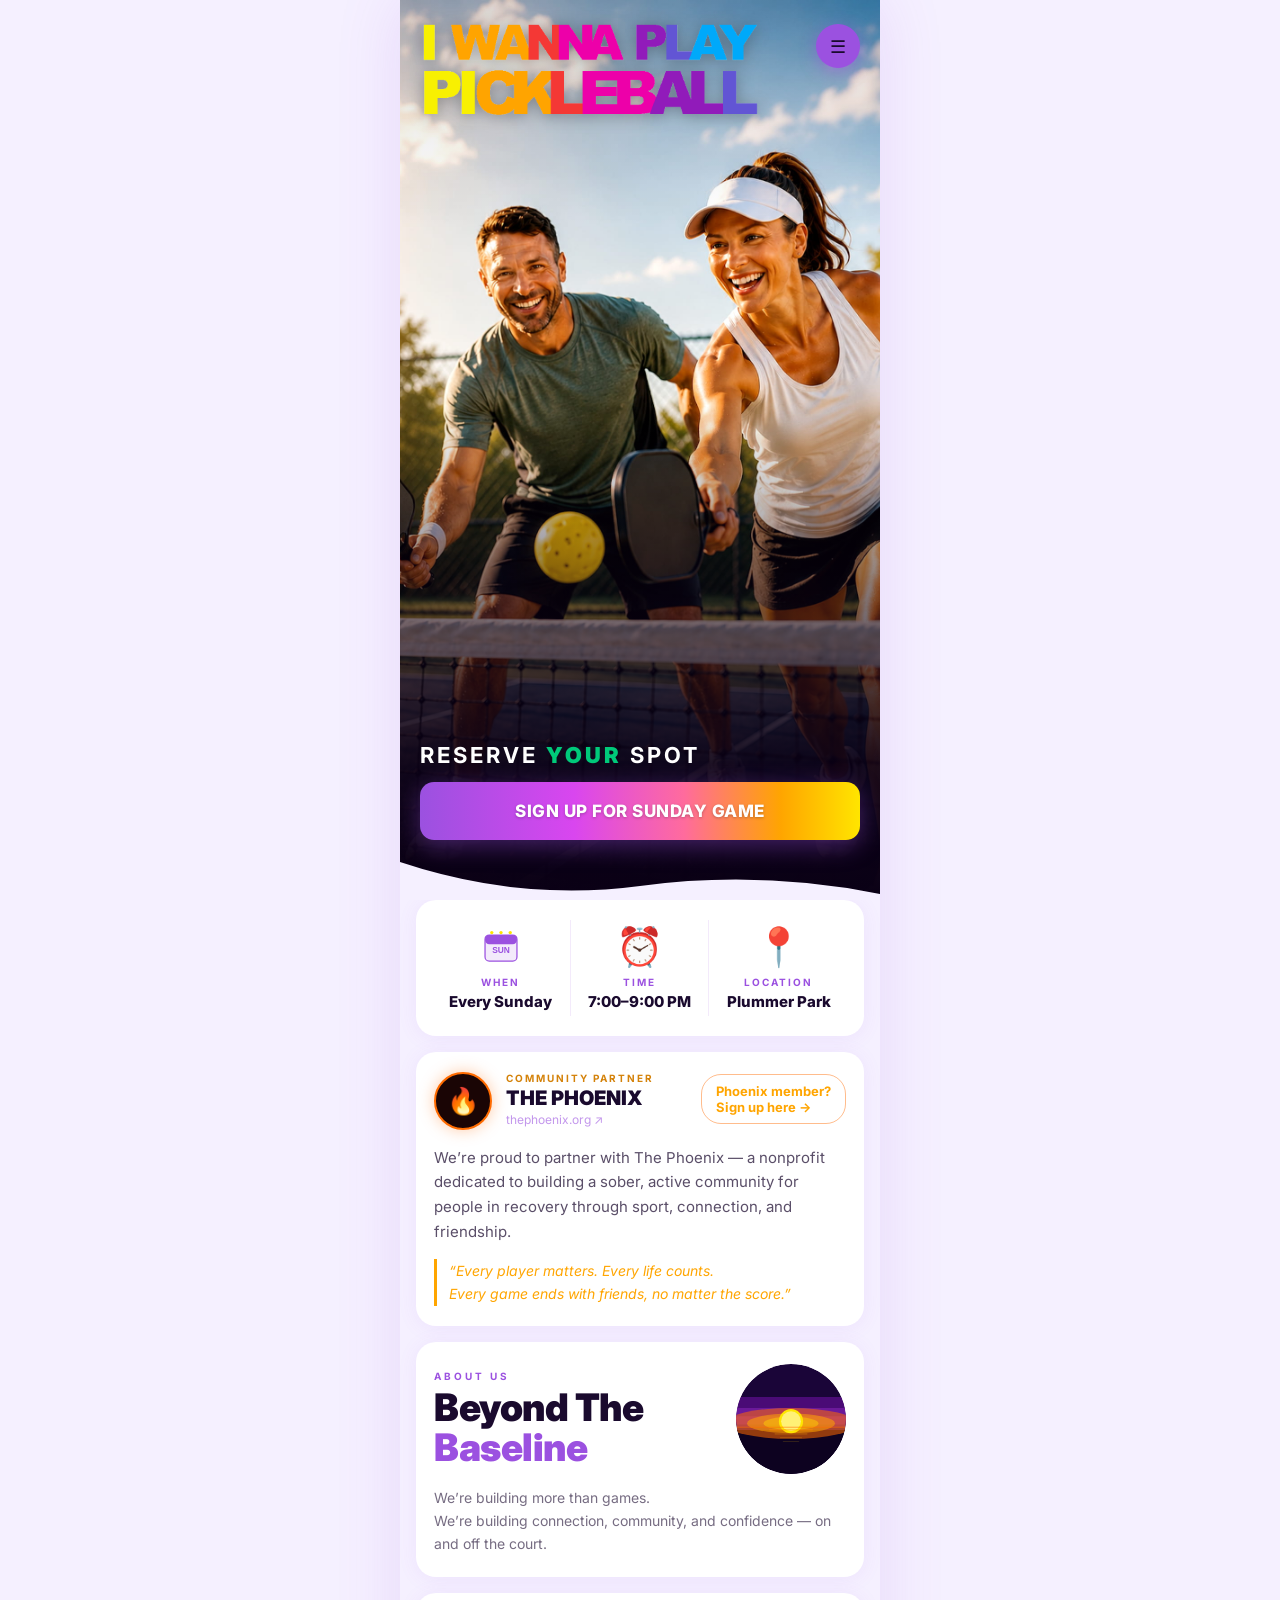
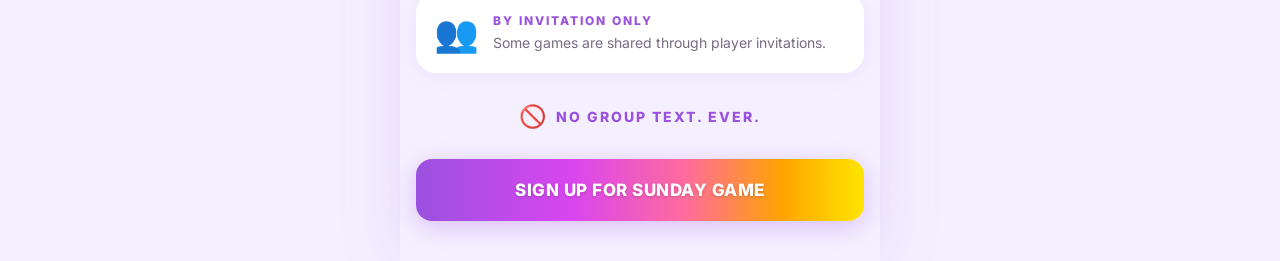
==== homepage.html @ da1a8a4b "Update homepage.html" ====
<!DOCTYPE html>
<html lang="en">
<head>
    <meta charset="UTF-8">
    <meta name="viewport" content="width=device-width, initial-scale=1.0">
    <meta name="robots" content="noindex, nofollow">
    <title>I Wanna Play Pickleball — Sunday Games at Plummer Park</title>
    <meta property="og:title" content="I Wanna Play Pickleball">
    <meta property="og:description" content="Sunday pickleball games at Plummer Park, West Hollywood. By invitation only. Reserve your spot now.">
    <meta property="og:image" content="player-hero.jpg">
    <meta property="og:url" content="https://iwannaplaypickleball.com">
    <meta property="og:type" content="website">
    <meta name="twitter:card" content="summary_large_image">
    <link rel="preconnect" href="https://fonts.googleapis.com">
    <link rel="preconnect" href="https://fonts.gstatic.com" crossorigin>
    <link href="https://fonts.googleapis.com/css2?family=Inter:wght@400;600;700;800;900&display=swap" rel="stylesheet">
    <style>
        *, *::before, *::after { margin: 0; padding: 0; box-sizing: border-box; }
        :root {
            --purple: #9B51E0;
            --yellow: #FFE500;
            --orange: #FFA500;
            --pink: #FF6B9D;
            --magenta: #D946EF;
            --green: #00C97A;
            --navy: #0A0015;
            --light-bg: #F5F0FF;
            --text-dark: #1a0a2e;
        }
        html { scroll-behavior: smooth; }
        body {
            font-family: 'Inter', sans-serif;
            background: var(--light-bg);
            color: var(--text-dark);
            min-height: 100vh;
            -webkit-font-smoothing: antialiased;
            overflow-x: hidden;
            max-width: 480px;
            margin: 0 auto;
        }

        /* ===== HERO ===== */
        .hero {
            position: relative;
            width: 100%;
            min-height: 100svh;
            display: flex;
            flex-direction: column;
            overflow: hidden;
        }
        .hero-image {
            position: absolute; inset: 0;
            width: 100%; height: 100%;
            object-fit: cover; object-position: center top; z-index: 0;
        }
        .hero-overlay {
            position: absolute; inset: 0;
            background: linear-gradient(180deg,
                rgba(10,0,21,0.15) 0%,
                rgba(10,0,21,0.0) 25%,
                rgba(10,0,21,0.0) 45%,
                rgba(10,0,21,0.55) 68%,
                rgba(10,0,21,0.92) 85%,
                rgba(10,0,21,1.0) 100%);
            z-index: 1;
        }
        /* wave transition at bottom of hero */
        .hero-wave {
            position: absolute;
            bottom: -2px; left: 0; right: 0;
            z-index: 3; line-height: 0;
        }
        .hero-wave svg { display: block; width: 100%; }
        .hero-content {
            position: relative; z-index: 2;
            display: flex; flex-direction: column;
            justify-content: space-between;
            min-height: 100svh;
            padding: 20px 20px 60px;
        }
        .hero-top {
            display: flex; justify-content: space-between; align-items: flex-start;
        }
        .hero-logo {
            width: clamp(220px, 72vw, 340px);
            height: auto; display: block;
            mix-blend-mode: screen;
            animation: fadeDown 0.7s ease both;
            filter: drop-shadow(0 2px 8px rgba(0,0,0,0.3));
        }
        @keyframes fadeDown {
            from { opacity:0; transform:translateY(-12px); }
            to   { opacity:1; transform:translateY(0); }
        }
        .menu-btn {
            width: 44px; height: 44px; border-radius: 50%;
            background: var(--purple);
            display: flex; align-items: center; justify-content: center;
            flex-shrink: 0; margin-top: 4px;
            box-shadow: 0 4px 16px rgba(155,81,224,0.5);
            cursor: pointer;
        }
        .menu-btn span { font-size: 18px; }
        .hero-bottom { animation: fadeUp 0.8s 0.3s ease both; }
        @keyframes fadeUp {
            from { opacity:0; transform:translateY(16px); }
            to   { opacity:1; transform:translateY(0); }
        }
        .reserve-heading {
            font-size: clamp(16px, 4.5vw, 22px);
            font-weight: 700; letter-spacing: 3px;
            display: block; margin-bottom: 14px; line-height: 1.2;
            white-space: nowrap; color: #fff;
        }
        .word-reserve { color: #fff; }
        .word-your    { color: var(--green); font-weight: 900; }
        .word-spot    { color: #fff; }
        .cta-btn {
            display: flex; align-items: center; justify-content: center;
            width: 100%; min-height: 58px; padding: 16px 24px;
            background: linear-gradient(90deg, var(--purple) 0%, var(--magenta) 35%, var(--pink) 60%, var(--orange) 82%, var(--yellow) 100%);
            border: none; border-radius: 14px;
            font-family: 'Inter', sans-serif;
            font-size: 17px; font-weight: 800; letter-spacing: 0.5px;
            color: #fff; text-decoration: none;
            text-shadow: 0 1px 3px rgba(0,0,0,0.25);
            box-shadow: 0 6px 24px rgba(155,81,224,0.4);
            -webkit-tap-highlight-color: transparent;
        }

        /* ===== PAGE BODY ===== */
        .page-body { background: var(--light-bg); padding: 0 16px 40px; }

        /* ===== INFO CARD — unified container ===== */
        .info-card-wrap {
            background: #fff;
            border-radius: 20px;
            padding: 20px 16px;
            margin-bottom: 16px;
            box-shadow: 0 2px 20px rgba(155,81,224,0.08);
        }
        .info-cards {
            display: grid; grid-template-columns: repeat(3,1fr);
            gap: 0;
        }
        .info-col {
            text-align: center;
            padding: 4px 8px;
        }
        .info-col:not(:last-child) {
            border-right: 1.5px solid rgba(155,81,224,0.12);
        }
        .info-icon {
            display: flex; align-items: center; justify-content: center;
            margin: 0 auto 8px; height: 44px;
        }
        .info-label {
            font-size: 10px; font-weight: 700; letter-spacing: 2px;
            color: var(--purple); text-transform: uppercase;
            display: block; margin-bottom: 4px;
        }
        .info-value {
            font-size: 15px; font-weight: 800;
            color: var(--text-dark); display: block; line-height: 1.3;
        }

        /* ===== PHOENIX CARD ===== */
        .phoenix-card {
            background: #fff;
            border-radius: 20px;
            padding: 20px 18px;
            margin-bottom: 16px;
            box-shadow: 0 2px 20px rgba(155,81,224,0.08);
        }
        .phoenix-top {
            display: flex; align-items: flex-start;
            gap: 14px; margin-bottom: 16px;
        }
        .phoenix-logo-circle {
            width: 58px; height: 58px; border-radius: 50%;
            background: #1a0505;
            border: 2.5px solid #FF6B00;
            display: flex; align-items: center; justify-content: center;
            flex-shrink: 0; overflow: hidden;
            box-shadow: 0 0 16px rgba(255,107,0,0.35);
            font-size: 26px;
        }
        .phoenix-logo-circle img { width:100%; height:100%; border-radius:50%; object-fit:cover; }
        .phoenix-info { flex: 1; }
        .phoenix-eyebrow {
            font-size: 10px; font-weight: 700; letter-spacing: 2px;
            color: #D4820A; text-transform: uppercase; display: block; margin-bottom: 2px;
        }
        .phoenix-name {
            font-size: 20px; font-weight: 900;
            color: var(--text-dark); display: block; margin-bottom: 2px;
        }
        .phoenix-url {
            font-size: 12px; color: rgba(155,81,224,0.6);
            text-decoration: none; display: block;
        }
        .phoenix-pill {
            display: inline-flex; align-items: center; gap: 6px;
            background: transparent;
            border: 1.5px solid rgba(255,107,0,0.45);
            border-radius: 20px; padding: 8px 14px;
            font-size: 13px; font-weight: 700;
            color: var(--orange); text-decoration: none;
            white-space: nowrap; flex-shrink: 0;
            margin-left: auto; align-self: flex-start;
            margin-top: 2px;
        }
        .phoenix-body-text {
            font-size: 15px; line-height: 1.65;
            color: rgba(26,10,46,0.72); margin-bottom: 14px;
        }
        .phoenix-quote {
            border-left: 3px solid var(--orange);
            padding-left: 12px;
            font-style: italic; font-size: 14px;
            color: var(--orange); line-height: 1.7;
        }

        /* ===== BTB CARD ===== */
        .btb-card {
            background: #fff;
            border-radius: 20px;
            padding: 22px 18px;
            margin-bottom: 16px;
            box-shadow: 0 2px 20px rgba(155,81,224,0.08);
        }
        .btb-inner {
            display: flex; align-items: center;
            justify-content: space-between; gap: 12px;
            margin-bottom: 12px;
        }
        .btb-text { flex: 1; }
        .btb-eyebrow {
            font-size: 10px; font-weight: 700; letter-spacing: 3px;
            color: var(--purple); text-transform: uppercase;
            display: block; margin-bottom: 6px;
        }
        .btb-title {
            font-size: clamp(26px, 7vw, 38px);
            font-weight: 900; letter-spacing: -0.5px;
            color: var(--text-dark); line-height: 1.05;
            display: block;
        }
        .btb-title span { color: var(--purple); }
        .btb-desc {
            font-size: 14px; color: rgba(26,10,46,0.6);
            line-height: 1.65;
        }
        .btb-link {
            text-decoration: none; display: block;
            -webkit-tap-highlight-color: transparent;
        }
        .btb-link:hover { opacity: 0.82; }

        /* sunset SVG circle */
        .sunset-circle {
            width: clamp(80px, 22vw, 110px);
            height: clamp(80px, 22vw, 110px);
            flex-shrink: 0; border-radius: 50%; overflow: hidden;
        }

        /* ===== INVITE CARD ===== */
        .invite-card {
            background: #fff;
            border-radius: 20px;
            padding: 18px 18px;
            margin-bottom: 16px;
            display: flex; align-items: center; gap: 14px;
            box-shadow: 0 2px 20px rgba(155,81,224,0.08);
        }
        .invite-icon { font-size: 36px; flex-shrink: 0; }
        .invite-title {
            font-size: 12px; font-weight: 800; letter-spacing: 2px;
            color: var(--purple); text-transform: uppercase;
            display: block; margin-bottom: 4px;
        }
        .invite-body {
            font-size: 14px; color: rgba(26,10,46,0.6); line-height: 1.55;
        }

        /* ===== NO GROUP ROW ===== */
        .no-group-row {
            display: flex; align-items: center; justify-content: center;
            gap: 10px; padding: 14px 16px;
            margin-bottom: 16px;
        }
        .no-group-icon { color: var(--purple); font-size: 22px; }
        .no-group-text {
            font-size: 14px; font-weight: 800; letter-spacing: 2px;
            color: var(--purple);
        }

        /* ===== FOOTER CTA ===== */
        .footer-cta {
            display: flex; align-items: center; justify-content: center;
            width: 100%; min-height: 62px; padding: 16px 24px;
            background: linear-gradient(90deg, var(--purple) 0%, var(--magenta) 35%, var(--pink) 60%, var(--orange) 82%, var(--yellow) 100%);
            border-radius: 16px; font-family: 'Inter', sans-serif;
            font-size: 17px; font-weight: 800; letter-spacing: 0.5px;
            color: #fff; text-decoration: none;
            text-shadow: 0 1px 3px rgba(0,0,0,0.2);
            box-shadow: 0 6px 24px rgba(155,81,224,0.3);
            -webkit-tap-highlight-color: transparent;
        }

        /* Desktop — keep mobile feel centered */
        @media (min-width: 480px) {
            body { box-shadow: 0 0 60px rgba(155,81,224,0.15); }
        }
    </style>
</head>
<body>

    <!-- HERO -->
    <section class="hero">
        <img src="player-hero.jpg" alt="Pickleball players" class="hero-image">
        <div class="hero-overlay"></div>

        <div class="hero-content">
            <div class="hero-top">
                <img src="logo.png" alt="I Wanna Play Pickleball" class="hero-logo">
                <div class="menu-btn"><span>&#9776;</span></div>
            </div>
            <div class="hero-bottom">
                <span class="reserve-heading">
                    <span class="word-reserve">RESERVE </span><span class="word-your">YOUR</span><span class="word-spot"> SPOT</span>
                </span>
                <a href="https://hiramlosangeles-crypto.github.io/pickleball-form/" class="cta-btn">
                    SIGN UP FOR SUNDAY GAME
                </a>
            </div>
        </div>

        <!-- wave -->
        <div class="hero-wave">
            <svg viewBox="0 0 480 40" xmlns="http://www.w3.org/2000/svg" preserveAspectRatio="none">
                <path d="M0,0 Q120,40 240,24 Q360,8 480,32 L480,40 L0,40 Z" fill="#F5F0FF"/>
            </svg>
        </div>
    </section>

    <!-- PAGE BODY -->
    <div class="page-body">

        <!-- INFO CARDS -->
        <div class="info-card-wrap">
            <div class="info-cards">
                <div class="info-col">
                    <div class="info-icon">
                        <svg width="42" height="42" viewBox="0 0 100 100" xmlns="http://www.w3.org/2000/svg">
                            <rect x="12" y="24" width="76" height="62" rx="10" fill="#9B51E0" opacity="0.12"/>
                            <rect x="12" y="24" width="76" height="62" rx="10" fill="none" stroke="#9B51E0" stroke-width="3"/>
                            <rect x="12" y="24" width="76" height="22" rx="10" fill="#9B51E0"/>
                            <circle cx="28" cy="18" r="4" fill="#FFE500"/>
                            <circle cx="50" cy="18" r="4" fill="#FFE500"/>
                            <circle cx="72" cy="18" r="4" fill="#FFE500"/>
                            <text x="50" y="66" text-anchor="middle" font-size="20" font-weight="900" fill="#9B51E0" font-family="Arial,sans-serif">SUN</text>
                        </svg>
                    </div>
                    <span class="info-label">When</span>
                    <span class="info-value">Every Sunday</span>
                </div>
                <div class="info-col">
                    <div class="info-icon" style="font-size:38px;">&#9200;</div>
                    <span class="info-label">Time</span>
                    <span class="info-value">7:00&ndash;9:00 PM</span>
                </div>
                <div class="info-col">
                    <div class="info-icon" style="font-size:38px;">&#128205;</div>
                    <span class="info-label">Location</span>
                    <span class="info-value">Plummer Park</span>
                </div>
            </div>
        </div>

        <!-- PHOENIX -->
        <div class="phoenix-card">
            <div class="phoenix-top">
                <div class="phoenix-logo-circle">
                    <img src="phoenix-logo.png" alt="The Phoenix"
                         onerror="this.style.display='none'; this.parentElement.innerHTML='&#x1F525;';">
                </div>
                <div class="phoenix-info">
                    <span class="phoenix-eyebrow">Community Partner</span>
                    <span class="phoenix-name">THE PHOENIX</span>
                    <a href="https://thephoenix.org" target="_blank" rel="noopener noreferrer" class="phoenix-url">thephoenix.org &nearr;</a>
                </div>
                <a href="https://hiramlosangeles-crypto.github.io/pickleball-form/" class="phoenix-pill">
                    Phoenix member?<br>Sign up here &rarr;
                </a>
            </div>
            <p class="phoenix-body-text">
                We&rsquo;re proud to partner with The Phoenix &mdash; a nonprofit dedicated to building a sober, active community for people in recovery through sport, connection, and friendship.
            </p>
            <div class="phoenix-quote">
                &ldquo;Every player matters. Every life counts.<br>
                Every game ends with friends, no matter the score.&rdquo;
            </div>
        </div>

        <!-- BEYOND THE BASELINE -->
        <a href="https://hiramlosangeles-crypto.github.io/Beyond-the-Baseline/"
           target="_blank" rel="noopener noreferrer" class="btb-link">
            <div class="btb-card">
                <div class="btb-inner">
                    <div class="btb-text">
                        <span class="btb-eyebrow">About Us</span>
                        <span class="btb-title">Beyond The <span>Baseline</span></span>
                    </div>
                    <!-- Sunset circle SVG -->
                    <div class="sunset-circle">
                        <svg viewBox="0 0 200 200" xmlns="http://www.w3.org/2000/svg">
                            <defs>
                                <clipPath id="circle-clip">
                                    <circle cx="100" cy="100" r="100"/>
                                </clipPath>
                            </defs>
                            <g clip-path="url(#circle-clip)">
                                <rect x="0" y="0" width="200" height="200" fill="#1a0538"/>
                                <rect x="0" y="100" width="200" height="100" fill="#0d0220"/>
                                <!-- sky gradient layers -->
                                <rect x="0" y="60" width="200" height="50" fill="#6B0FA0" opacity="0.6"/>
                                <rect x="0" y="80" width="200" height="40" fill="#9B2FD0" opacity="0.4"/>
                                <rect x="0" y="95" width="200" height="20" fill="#C040E0" opacity="0.3"/>
                                <!-- orange horizon glow -->
                                <ellipse cx="100" cy="108" rx="120" ry="28" fill="#FF6B00" opacity="0.55"/>
                                <ellipse cx="100" cy="108" rx="80" ry="18" fill="#FFA500" opacity="0.55"/>
                                <ellipse cx="100" cy="108" rx="50" ry="12" fill="#FFD700" opacity="0.45"/>
                                <!-- sun -->
                                <circle cx="100" cy="104" r="22" fill="#FFE500"/>
                                <circle cx="100" cy="104" r="18" fill="#FFF176"/>
                                <!-- water reflection lines -->
                                <rect x="60" y="118" width="80" height="3" rx="2" fill="#FF8C00" opacity="0.4"/>
                                <rect x="70" y="126" width="60" height="2" rx="1" fill="#FFA500" opacity="0.3"/>
                                <rect x="80" y="133" width="40" height="2" rx="1" fill="#FFB300" opacity="0.25"/>
                                <rect x="85" y="140" width="30" height="1.5" rx="1" fill="#FFC107" opacity="0.2"/>
                                <!-- horizon line -->
                                <rect x="0" y="114" width="200" height="2" fill="#FF6B00" opacity="0.5"/>
                            </g>
                        </svg>
                    </div>
                </div>
                <p class="btb-desc">
                    We&rsquo;re building more than games.<br>
                    We&rsquo;re building connection, community, and confidence &mdash; on and off the court.
                </p>
            </div>
        </a>

        <!-- BY INVITATION ONLY -->
        <div class="invite-card">
            <div class="invite-icon">&#128101;</div>
            <div>
                <span class="invite-title">By Invitation Only</span>
                <p class="invite-body">Some games are shared through player invitations.</p>
            </div>
        </div>

        <!-- NO GROUP TEXT -->
        <div class="no-group-row">
            <span class="no-group-icon">&#128683;</span>
            <span class="no-group-text">NO GROUP TEXT. EVER.</span>
        </div>

        <!-- FOOTER CTA -->
        <a href="https://hiramlosangeles-crypto.github.io/pickleball-form/" class="footer-cta">
            SIGN UP FOR SUNDAY GAME
        </a>

    </div>

</body>
</html>
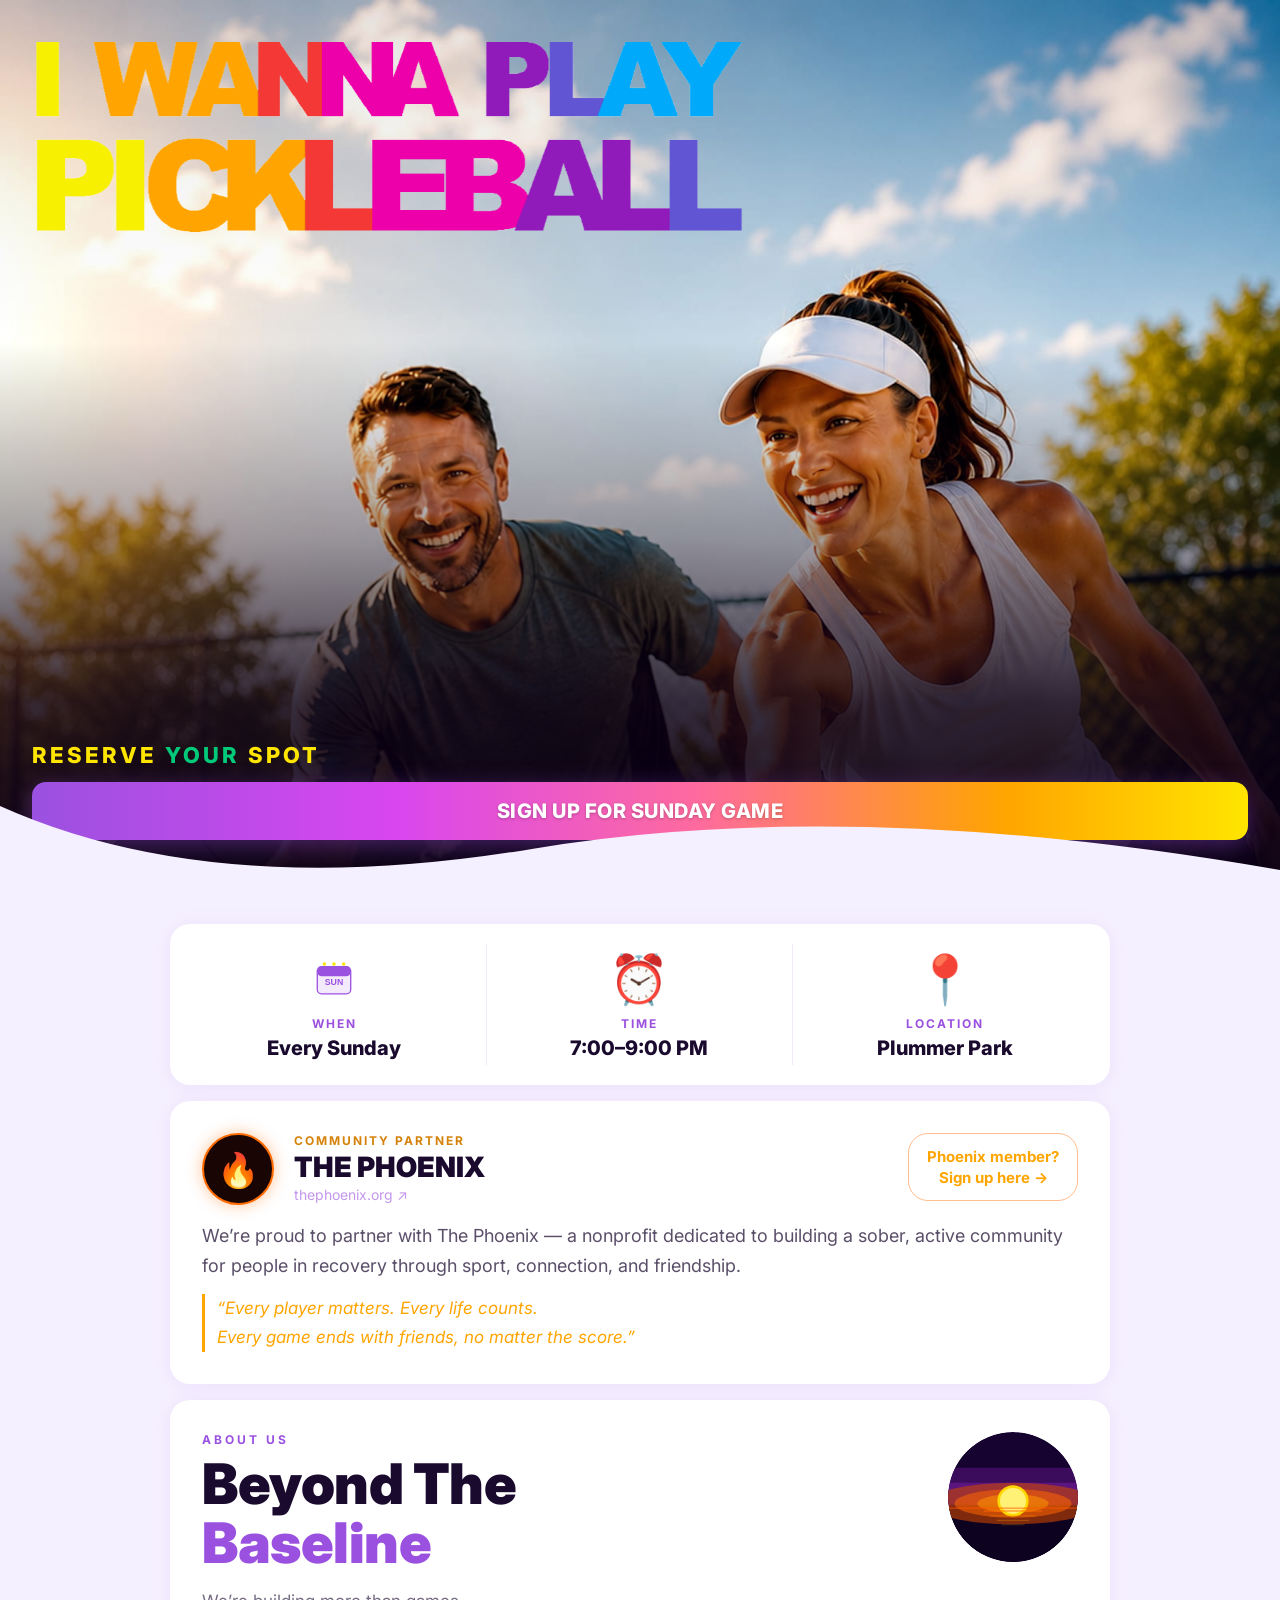
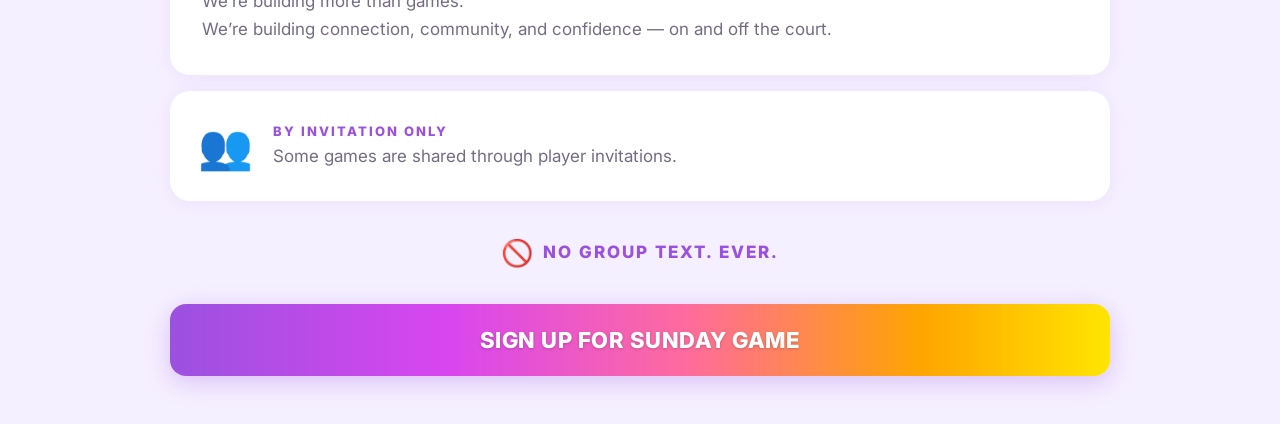
==== commit adb5895a: "Update homepage.html" ====
--- a/homepage.html
+++ b/homepage.html
@@ -17,15 +17,15 @@
     <style>
         *, *::before, *::after { margin: 0; padding: 0; box-sizing: border-box; }
         :root {
-            --purple: #9B51E0;
-            --yellow: #FFE500;
-            --orange: #FFA500;
-            --pink: #FF6B9D;
+            --purple:  #9B51E0;
+            --yellow:  #FFE500;
+            --orange:  #FFA500;
+            --pink:    #FF6B9D;
             --magenta: #D946EF;
-            --green: #00C97A;
-            --navy: #0A0015;
-            --light-bg: #F5F0FF;
-            --text-dark: #1a0a2e;
+            --green:   #00C97A;
+            --navy:    #0A0015;
+            --light-bg:#F5F0FF;
+            --text-dark:#1a0a2e;
         }
         html { scroll-behavior: smooth; }
         body {
@@ -35,11 +35,11 @@
             min-height: 100vh;
             -webkit-font-smoothing: antialiased;
             overflow-x: hidden;
-            max-width: 480px;
-            margin: 0 auto;
-        }
-
-        /* ===== HERO ===== */
+        }
+
+        /* =============================================
+           HERO — Image 1 style: big logo, full bleed
+        ============================================= */
         .hero {
             position: relative;
             width: 100%;
@@ -51,281 +51,297 @@
         .hero-image {
             position: absolute; inset: 0;
             width: 100%; height: 100%;
-            object-fit: cover; object-position: center top; z-index: 0;
+            object-fit: cover;
+            object-position: center top;
+            z-index: 0;
         }
         .hero-overlay {
             position: absolute; inset: 0;
             background: linear-gradient(180deg,
-                rgba(10,0,21,0.15) 0%,
-                rgba(10,0,21,0.0) 25%,
-                rgba(10,0,21,0.0) 45%,
-                rgba(10,0,21,0.55) 68%,
-                rgba(10,0,21,0.92) 85%,
-                rgba(10,0,21,1.0) 100%);
+                rgba(10,0,21,0.10) 0%,
+                rgba(10,0,21,0.04) 20%,
+                rgba(10,0,21,0.00) 38%,
+                rgba(10,0,21,0.38) 60%,
+                rgba(10,0,21,0.82) 78%,
+                rgba(10,0,21,0.97) 100%);
             z-index: 1;
         }
-        /* wave transition at bottom of hero */
-        .hero-wave {
-            position: absolute;
-            bottom: -2px; left: 0; right: 0;
-            z-index: 3; line-height: 0;
-        }
-        .hero-wave svg { display: block; width: 100%; }
         .hero-content {
             position: relative; z-index: 2;
             display: flex; flex-direction: column;
             justify-content: space-between;
             min-height: 100svh;
-            padding: 20px 20px 60px;
-        }
-        .hero-top {
-            display: flex; justify-content: space-between; align-items: flex-start;
-        }
+            padding: clamp(16px,4vw,32px) clamp(16px,4vw,32px) clamp(40px,6vw,60px);
+        }
+        /* BIG logo — bleeds edge to edge */
         .hero-logo {
-            width: clamp(220px, 72vw, 340px);
-            height: auto; display: block;
+            width: clamp(320px, 96vw, 720px);
+            max-width: none;
+            height: auto;
+            display: block;
             mix-blend-mode: screen;
             animation: fadeDown 0.7s ease both;
-            filter: drop-shadow(0 2px 8px rgba(0,0,0,0.3));
+            margin-left: -4px; /* optical bleed */
         }
         @keyframes fadeDown {
-            from { opacity:0; transform:translateY(-12px); }
+            from { opacity:0; transform:translateY(-14px); }
             to   { opacity:1; transform:translateY(0); }
         }
-        .menu-btn {
-            width: 44px; height: 44px; border-radius: 50%;
-            background: var(--purple);
-            display: flex; align-items: center; justify-content: center;
-            flex-shrink: 0; margin-top: 4px;
-            box-shadow: 0 4px 16px rgba(155,81,224,0.5);
-            cursor: pointer;
-        }
-        .menu-btn span { font-size: 18px; }
-        .hero-bottom { animation: fadeUp 0.8s 0.3s ease both; }
+        .hero-bottom {
+            animation: fadeUp 0.8s 0.3s ease both;
+        }
         @keyframes fadeUp {
             from { opacity:0; transform:translateY(16px); }
             to   { opacity:1; transform:translateY(0); }
         }
+        /* RESERVE YOUR SPOT */
         .reserve-heading {
-            font-size: clamp(16px, 4.5vw, 22px);
-            font-weight: 700; letter-spacing: 3px;
-            display: block; margin-bottom: 14px; line-height: 1.2;
-            white-space: nowrap; color: #fff;
-        }
-        .word-reserve { color: #fff; }
-        .word-your    { color: var(--green); font-weight: 900; }
-        .word-spot    { color: #fff; }
+            font-size: clamp(16px, 4.2vw, 22px);
+            font-weight: 800;
+            letter-spacing: 3px;
+            display: block;
+            margin-bottom: 14px;
+            line-height: 1.2;
+            white-space: nowrap;
+        }
+        .word-reserve { color: var(--yellow); }
+        .word-your    { color: var(--green); }
+        .word-spot    { color: var(--yellow); }
+        /* CTA */
         .cta-btn {
             display: flex; align-items: center; justify-content: center;
             width: 100%; min-height: 58px; padding: 16px 24px;
-            background: linear-gradient(90deg, var(--purple) 0%, var(--magenta) 35%, var(--pink) 60%, var(--orange) 82%, var(--yellow) 100%);
+            background: linear-gradient(90deg,
+                var(--purple) 0%, var(--magenta) 30%,
+                var(--pink) 55%, var(--orange) 80%, var(--yellow) 100%);
             border: none; border-radius: 14px;
             font-family: 'Inter', sans-serif;
-            font-size: 17px; font-weight: 800; letter-spacing: 0.5px;
+            font-size: clamp(15px, 3.8vw, 20px);
+            font-weight: 800; letter-spacing: 0.5px;
             color: #fff; text-decoration: none;
             text-shadow: 0 1px 3px rgba(0,0,0,0.25);
             box-shadow: 0 6px 24px rgba(155,81,224,0.4);
             -webkit-tap-highlight-color: transparent;
-        }
-
-        /* ===== PAGE BODY ===== */
-        .page-body { background: var(--light-bg); padding: 0 16px 40px; }
-
-        /* ===== INFO CARD — unified container ===== */
-        .info-card-wrap {
+            transition: transform 0.15s ease;
+        }
+        .cta-btn:active { transform: scale(0.98); }
+
+        /* wave into light section */
+        .hero-wave {
+            position: absolute;
+            bottom: -2px; left: 0; right: 0;
+            z-index: 3; line-height: 0;
+        }
+        .hero-wave svg { display: block; width: 100%; }
+
+        /* =============================================
+           PAGE BODY — light, cards, Image 2 style
+        ============================================= */
+        .page-body {
+            background: var(--light-bg);
+            padding: 24px 16px 48px;
+        }
+
+        /* content max-width — grows on desktop */
+        .card-wrap {
+            width: 100%;
+            max-width: 600px;
+            margin: 0 auto;
+        }
+        @media (min-width: 680px)  { .card-wrap { max-width: 680px; } }
+        @media (min-width: 900px)  { .card-wrap { max-width: 820px; } }
+        @media (min-width: 1100px) { .card-wrap { max-width: 940px; } }
+
+        /* shared card base */
+        .card {
             background: #fff;
             border-radius: 20px;
-            padding: 20px 16px;
+            box-shadow: 0 2px 20px rgba(155,81,224,0.09);
             margin-bottom: 16px;
-            box-shadow: 0 2px 20px rgba(155,81,224,0.08);
-        }
-        .info-cards {
-            display: grid; grid-template-columns: repeat(3,1fr);
-            gap: 0;
+            overflow: hidden;
+        }
+
+        /* ---- INFO CARDS ---- */
+        .info-inner {
+            display: grid;
+            grid-template-columns: repeat(3,1fr);
+            padding: 20px 12px;
         }
         .info-col {
             text-align: center;
-            padding: 4px 8px;
+            padding: 4px clamp(8px, 2vw, 20px);
         }
         .info-col:not(:last-child) {
-            border-right: 1.5px solid rgba(155,81,224,0.12);
+            border-right: 1.5px solid rgba(155,81,224,0.13);
         }
         .info-icon {
             display: flex; align-items: center; justify-content: center;
-            margin: 0 auto 8px; height: 44px;
+            height: clamp(40px,6vw,60px);
+            margin: 0 auto 8px;
         }
         .info-label {
-            font-size: 10px; font-weight: 700; letter-spacing: 2px;
-            color: var(--purple); text-transform: uppercase;
-            display: block; margin-bottom: 4px;
+            font-size: clamp(9px,1.2vw,12px); font-weight: 700;
+            letter-spacing: 2px; color: var(--purple);
+            text-transform: uppercase; display: block; margin-bottom: 4px;
         }
         .info-value {
-            font-size: 15px; font-weight: 800;
+            font-size: clamp(14px,2vw,20px); font-weight: 800;
             color: var(--text-dark); display: block; line-height: 1.3;
         }
 
-        /* ===== PHOENIX CARD ===== */
-        .phoenix-card {
-            background: #fff;
-            border-radius: 20px;
-            padding: 20px 18px;
-            margin-bottom: 16px;
-            box-shadow: 0 2px 20px rgba(155,81,224,0.08);
-        }
+        /* ---- PHOENIX CARD ---- */
+        .phoenix-inner { padding: clamp(18px,2.5vw,32px); }
         .phoenix-top {
             display: flex; align-items: flex-start;
-            gap: 14px; margin-bottom: 16px;
+            gap: clamp(12px,2vw,20px); margin-bottom: 16px;
         }
         .phoenix-logo-circle {
-            width: 58px; height: 58px; border-radius: 50%;
+            width: clamp(52px,7vw,72px);
+            height: clamp(52px,7vw,72px);
+            border-radius: 50%;
             background: #1a0505;
             border: 2.5px solid #FF6B00;
             display: flex; align-items: center; justify-content: center;
             flex-shrink: 0; overflow: hidden;
-            box-shadow: 0 0 16px rgba(255,107,0,0.35);
-            font-size: 26px;
-        }
-        .phoenix-logo-circle img { width:100%; height:100%; border-radius:50%; object-fit:cover; }
+            box-shadow: 0 0 16px rgba(255,107,0,0.4);
+            font-size: clamp(22px,3.5vw,34px);
+        }
+        .phoenix-logo-circle img {
+            width:100%; height:100%; border-radius:50%; object-fit:cover;
+        }
         .phoenix-info { flex: 1; }
         .phoenix-eyebrow {
-            font-size: 10px; font-weight: 700; letter-spacing: 2px;
-            color: #D4820A; text-transform: uppercase; display: block; margin-bottom: 2px;
+            font-size: clamp(9px,1.1vw,12px); font-weight: 700;
+            letter-spacing: 2px; color: #D4820A;
+            text-transform: uppercase; display: block; margin-bottom: 2px;
         }
         .phoenix-name {
-            font-size: 20px; font-weight: 900;
+            font-size: clamp(18px,2.8vw,28px); font-weight: 900;
             color: var(--text-dark); display: block; margin-bottom: 2px;
         }
         .phoenix-url {
-            font-size: 12px; color: rgba(155,81,224,0.6);
+            font-size: clamp(11px,1.2vw,14px);
+            color: rgba(155,81,224,0.6);
             text-decoration: none; display: block;
         }
         .phoenix-pill {
-            display: inline-flex; align-items: center; gap: 6px;
+            display: inline-flex; align-items: center; justify-content: center;
+            text-align: center;
             background: transparent;
             border: 1.5px solid rgba(255,107,0,0.45);
-            border-radius: 20px; padding: 8px 14px;
-            font-size: 13px; font-weight: 700;
+            border-radius: 20px;
+            padding: clamp(8px,1.2vw,12px) clamp(12px,1.8vw,18px);
+            font-size: clamp(12px,1.4vw,15px); font-weight: 700;
             color: var(--orange); text-decoration: none;
-            white-space: nowrap; flex-shrink: 0;
-            margin-left: auto; align-self: flex-start;
-            margin-top: 2px;
+            flex-shrink: 0; align-self: flex-start;
+            line-height: 1.4;
         }
         .phoenix-body-text {
-            font-size: 15px; line-height: 1.65;
+            font-size: clamp(14px,1.7vw,18px); line-height: 1.65;
             color: rgba(26,10,46,0.72); margin-bottom: 14px;
         }
         .phoenix-quote {
             border-left: 3px solid var(--orange);
             padding-left: 12px;
-            font-style: italic; font-size: 14px;
+            font-style: italic;
+            font-size: clamp(13px,1.5vw,17px);
             color: var(--orange); line-height: 1.7;
         }
 
-        /* ===== BTB CARD ===== */
-        .btb-card {
-            background: #fff;
-            border-radius: 20px;
-            padding: 22px 18px;
-            margin-bottom: 16px;
-            box-shadow: 0 2px 20px rgba(155,81,224,0.08);
-        }
+        /* ---- BTB CARD ---- */
         .btb-inner {
-            display: flex; align-items: center;
+            padding: clamp(18px,2.5vw,32px);
+        }
+        .btb-top {
+            display: flex; align-items: flex-start;
             justify-content: space-between; gap: 12px;
-            margin-bottom: 12px;
+            margin-bottom: 14px;
         }
         .btb-text { flex: 1; }
         .btb-eyebrow {
-            font-size: 10px; font-weight: 700; letter-spacing: 3px;
-            color: var(--purple); text-transform: uppercase;
-            display: block; margin-bottom: 6px;
+            font-size: clamp(9px,1.1vw,12px); font-weight: 700;
+            letter-spacing: 3px; color: var(--purple);
+            text-transform: uppercase; display: block; margin-bottom: 8px;
         }
         .btb-title {
-            font-size: clamp(26px, 7vw, 38px);
+            font-size: clamp(30px,5.5vw,56px);
             font-weight: 900; letter-spacing: -0.5px;
-            color: var(--text-dark); line-height: 1.05;
-            display: block;
-        }
-        .btb-title span { color: var(--purple); }
-        .btb-desc {
-            font-size: 14px; color: rgba(26,10,46,0.6);
-            line-height: 1.65;
-        }
+            color: var(--text-dark); line-height: 1.05; display: block;
+        }
+        .btb-title span { color: var(--purple); display: block; }
         .btb-link {
             text-decoration: none; display: block;
             -webkit-tap-highlight-color: transparent;
         }
         .btb-link:hover { opacity: 0.82; }
-
-        /* sunset SVG circle */
-        .sunset-circle {
-            width: clamp(80px, 22vw, 110px);
-            height: clamp(80px, 22vw, 110px);
+        .btb-desc {
+            font-size: clamp(13px,1.6vw,17px);
+            color: rgba(26,10,46,0.6); line-height: 1.65;
+        }
+        /* sunset circle */
+        .sunset-wrap {
+            width: clamp(90px,18vw,130px);
+            height: clamp(90px,18vw,130px);
             flex-shrink: 0; border-radius: 50%; overflow: hidden;
         }
 
-        /* ===== INVITE CARD ===== */
-        .invite-card {
-            background: #fff;
-            border-radius: 20px;
-            padding: 18px 18px;
-            margin-bottom: 16px;
-            display: flex; align-items: center; gap: 14px;
-            box-shadow: 0 2px 20px rgba(155,81,224,0.08);
-        }
-        .invite-icon { font-size: 36px; flex-shrink: 0; }
+        /* ---- INVITE CARD ---- */
+        .invite-inner {
+            padding: clamp(16px,2.5vw,28px);
+            display: flex; align-items: center;
+            gap: clamp(12px,2vw,20px);
+        }
+        .invite-icon {
+            font-size: clamp(30px,5vw,44px); flex-shrink: 0;
+        }
         .invite-title {
-            font-size: 12px; font-weight: 800; letter-spacing: 2px;
-            color: var(--purple); text-transform: uppercase;
-            display: block; margin-bottom: 4px;
+            font-size: clamp(10px,1.3vw,13px); font-weight: 800;
+            letter-spacing: 2px; color: var(--purple);
+            text-transform: uppercase; display: block; margin-bottom: 4px;
         }
         .invite-body {
-            font-size: 14px; color: rgba(26,10,46,0.6); line-height: 1.55;
-        }
-
-        /* ===== NO GROUP ROW ===== */
+            font-size: clamp(13px,1.6vw,17px);
+            color: rgba(26,10,46,0.6); line-height: 1.55;
+        }
+
+        /* ---- NO GROUP ROW ---- */
         .no-group-row {
             display: flex; align-items: center; justify-content: center;
-            gap: 10px; padding: 14px 16px;
+            gap: 10px; padding: clamp(12px,2vw,20px) 16px;
             margin-bottom: 16px;
         }
-        .no-group-icon { color: var(--purple); font-size: 22px; }
+        .no-group-icon { font-size: clamp(18px,2.5vw,26px); }
         .no-group-text {
-            font-size: 14px; font-weight: 800; letter-spacing: 2px;
-            color: var(--purple);
-        }
-
-        /* ===== FOOTER CTA ===== */
+            font-size: clamp(13px,1.6vw,17px); font-weight: 800;
+            letter-spacing: 2px; color: var(--purple);
+        }
+
+        /* ---- FOOTER CTA ---- */
         .footer-cta {
             display: flex; align-items: center; justify-content: center;
-            width: 100%; min-height: 62px; padding: 16px 24px;
-            background: linear-gradient(90deg, var(--purple) 0%, var(--magenta) 35%, var(--pink) 60%, var(--orange) 82%, var(--yellow) 100%);
+            width: 100%; min-height: clamp(58px,7vw,72px); padding: 16px 24px;
+            background: linear-gradient(90deg,
+                var(--purple) 0%, var(--magenta) 30%,
+                var(--pink) 55%, var(--orange) 80%, var(--yellow) 100%);
             border-radius: 16px; font-family: 'Inter', sans-serif;
-            font-size: 17px; font-weight: 800; letter-spacing: 0.5px;
+            font-size: clamp(16px,2.5vw,22px); font-weight: 800; letter-spacing: 0.5px;
             color: #fff; text-decoration: none;
             text-shadow: 0 1px 3px rgba(0,0,0,0.2);
             box-shadow: 0 6px 24px rgba(155,81,224,0.3);
             -webkit-tap-highlight-color: transparent;
         }
-
-        /* Desktop — keep mobile feel centered */
-        @media (min-width: 480px) {
-            body { box-shadow: 0 0 60px rgba(155,81,224,0.15); }
-        }
     </style>
 </head>
 <body>
 
-    <!-- HERO -->
+    <!-- ==================== HERO ==================== -->
     <section class="hero">
         <img src="player-hero.jpg" alt="Pickleball players" class="hero-image">
         <div class="hero-overlay"></div>
-
         <div class="hero-content">
-            <div class="hero-top">
-                <img src="logo.png" alt="I Wanna Play Pickleball" class="hero-logo">
-                <div class="menu-btn"><span>&#9776;</span></div>
-            </div>
+            <!-- big logo, top, bleeds wide -->
+            <img src="logo.png" alt="I Wanna Play Pickleball" class="hero-logo">
+            <!-- CTA bottom -->
             <div class="hero-bottom">
                 <span class="reserve-heading">
                     <span class="word-reserve">RESERVE </span><span class="word-your">YOUR</span><span class="word-spot"> SPOT</span>
@@ -335,143 +351,144 @@
                 </a>
             </div>
         </div>
-
-        <!-- wave -->
+        <!-- wave into light -->
         <div class="hero-wave">
-            <svg viewBox="0 0 480 40" xmlns="http://www.w3.org/2000/svg" preserveAspectRatio="none">
-                <path d="M0,0 Q120,40 240,24 Q360,8 480,32 L480,40 L0,40 Z" fill="#F5F0FF"/>
+            <svg viewBox="0 0 480 48" xmlns="http://www.w3.org/2000/svg" preserveAspectRatio="none">
+                <path d="M0,12 Q80,48 200,28 Q320,8 480,36 L480,48 L0,48 Z" fill="#F5F0FF"/>
             </svg>
         </div>
     </section>
 
-    <!-- PAGE BODY -->
+    <!-- ==================== LIGHT BODY ==================== -->
     <div class="page-body">
-
-        <!-- INFO CARDS -->
-        <div class="info-card-wrap">
-            <div class="info-cards">
-                <div class="info-col">
-                    <div class="info-icon">
-                        <svg width="42" height="42" viewBox="0 0 100 100" xmlns="http://www.w3.org/2000/svg">
-                            <rect x="12" y="24" width="76" height="62" rx="10" fill="#9B51E0" opacity="0.12"/>
-                            <rect x="12" y="24" width="76" height="62" rx="10" fill="none" stroke="#9B51E0" stroke-width="3"/>
-                            <rect x="12" y="24" width="76" height="22" rx="10" fill="#9B51E0"/>
-                            <circle cx="28" cy="18" r="4" fill="#FFE500"/>
-                            <circle cx="50" cy="18" r="4" fill="#FFE500"/>
-                            <circle cx="72" cy="18" r="4" fill="#FFE500"/>
-                            <text x="50" y="66" text-anchor="middle" font-size="20" font-weight="900" fill="#9B51E0" font-family="Arial,sans-serif">SUN</text>
-                        </svg>
-                    </div>
-                    <span class="info-label">When</span>
-                    <span class="info-value">Every Sunday</span>
-                </div>
-                <div class="info-col">
-                    <div class="info-icon" style="font-size:38px;">&#9200;</div>
-                    <span class="info-label">Time</span>
-                    <span class="info-value">7:00&ndash;9:00 PM</span>
-                </div>
-                <div class="info-col">
-                    <div class="info-icon" style="font-size:38px;">&#128205;</div>
-                    <span class="info-label">Location</span>
-                    <span class="info-value">Plummer Park</span>
+        <div class="card-wrap">
+
+            <!-- INFO CARDS -->
+            <div class="card">
+                <div class="info-inner">
+                    <div class="info-col">
+                        <div class="info-icon">
+                            <svg width="44" height="44" viewBox="0 0 100 100" xmlns="http://www.w3.org/2000/svg">
+                                <rect x="12" y="24" width="76" height="62" rx="10" fill="#9B51E0" opacity="0.12"/>
+                                <rect x="12" y="24" width="76" height="62" rx="10" fill="none" stroke="#9B51E0" stroke-width="3"/>
+                                <rect x="12" y="24" width="76" height="22" rx="10" fill="#9B51E0"/>
+                                <circle cx="28" cy="18" r="4" fill="#FFE500"/>
+                                <circle cx="50" cy="18" r="4" fill="#FFE500"/>
+                                <circle cx="72" cy="18" r="4" fill="#FFE500"/>
+                                <text x="50" y="66" text-anchor="middle" font-size="20" font-weight="900" fill="#9B51E0" font-family="Arial,sans-serif">SUN</text>
+                            </svg>
+                        </div>
+                        <span class="info-label">When</span>
+                        <span class="info-value">Every Sunday</span>
+                    </div>
+                    <div class="info-col">
+                        <div class="info-icon" style="font-size:clamp(32px,5vw,48px);">&#9200;</div>
+                        <span class="info-label">Time</span>
+                        <span class="info-value">7:00&ndash;9:00 PM</span>
+                    </div>
+                    <div class="info-col">
+                        <div class="info-icon" style="font-size:clamp(32px,5vw,48px);">&#128205;</div>
+                        <span class="info-label">Location</span>
+                        <span class="info-value">Plummer Park</span>
+                    </div>
                 </div>
             </div>
+
+            <!-- PHOENIX -->
+            <div class="card">
+                <div class="phoenix-inner">
+                    <div class="phoenix-top">
+                        <div class="phoenix-logo-circle">
+                            <img src="phoenix-logo.png" alt="The Phoenix"
+                                 onerror="this.style.display='none'; this.parentElement.innerHTML='&#x1F525;';">
+                        </div>
+                        <div class="phoenix-info">
+                            <span class="phoenix-eyebrow">Community Partner</span>
+                            <span class="phoenix-name">THE PHOENIX</span>
+                            <a href="https://thephoenix.org" target="_blank" rel="noopener noreferrer" class="phoenix-url">thephoenix.org &nearr;</a>
+                        </div>
+                        <a href="https://hiramlosangeles-crypto.github.io/pickleball-form/" class="phoenix-pill">
+                            Phoenix member?<br>Sign up here &rarr;
+                        </a>
+                    </div>
+                    <p class="phoenix-body-text">
+                        We&rsquo;re proud to partner with The Phoenix &mdash; a nonprofit dedicated to building a sober, active community for people in recovery through sport, connection, and friendship.
+                    </p>
+                    <div class="phoenix-quote">
+                        &ldquo;Every player matters. Every life counts.<br>
+                        Every game ends with friends, no matter the score.&rdquo;
+                    </div>
+                </div>
+            </div>
+
+            <!-- BEYOND THE BASELINE -->
+            <a href="https://hiramlosangeles-crypto.github.io/Beyond-the-Baseline/"
+               target="_blank" rel="noopener noreferrer" class="btb-link">
+                <div class="card">
+                    <div class="btb-inner">
+                        <div class="btb-top">
+                            <div class="btb-text">
+                                <span class="btb-eyebrow">About Us</span>
+                                <span class="btb-title">Beyond The <span>Baseline</span></span>
+                            </div>
+                            <!-- sunset SVG circle -->
+                            <div class="sunset-wrap">
+                                <svg viewBox="0 0 200 200" xmlns="http://www.w3.org/2000/svg">
+                                    <defs>
+                                        <clipPath id="cc">
+                                            <circle cx="100" cy="100" r="100"/>
+                                        </clipPath>
+                                    </defs>
+                                    <g clip-path="url(#cc)">
+                                        <rect width="200" height="200" fill="#160330"/>
+                                        <rect y="90" width="200" height="110" fill="#0d0220"/>
+                                        <rect y="55" width="200" height="55" fill="#4a1070" opacity="0.7"/>
+                                        <rect y="78" width="200" height="35" fill="#7a20a0" opacity="0.5"/>
+                                        <ellipse cx="100" cy="110" rx="130" ry="32" fill="#CC4400" opacity="0.6"/>
+                                        <ellipse cx="100" cy="110" rx="90" ry="22" fill="#FF6600" opacity="0.55"/>
+                                        <ellipse cx="100" cy="110" rx="55" ry="14" fill="#FF9900" opacity="0.5"/>
+                                        <circle cx="100" cy="106" r="24" fill="#FFD700"/>
+                                        <circle cx="100" cy="106" r="20" fill="#FFF176"/>
+                                        <rect x="55" y="120" width="90" height="3" rx="2" fill="#FF6600" opacity="0.45"/>
+                                        <rect x="65" y="128" width="70" height="2" rx="1" fill="#FF8800" opacity="0.35"/>
+                                        <rect x="75" y="135" width="50" height="2" rx="1" fill="#FFA500" opacity="0.28"/>
+                                        <rect x="82" y="142" width="36" height="1.5" rx="1" fill="#FFC107" opacity="0.22"/>
+                                        <rect x="0" y="116" width="200" height="2.5" fill="#FF5500" opacity="0.5"/>
+                                    </g>
+                                </svg>
+                            </div>
+                        </div>
+                        <p class="btb-desc">
+                            We&rsquo;re building more than games.<br>
+                            We&rsquo;re building connection, community, and confidence &mdash; on and off the court.
+                        </p>
+                    </div>
+                </div>
+            </a>
+
+            <!-- BY INVITATION ONLY -->
+            <div class="card">
+                <div class="invite-inner">
+                    <div class="invite-icon">&#128101;</div>
+                    <div>
+                        <span class="invite-title">By Invitation Only</span>
+                        <p class="invite-body">Some games are shared through player invitations.</p>
+                    </div>
+                </div>
+            </div>
+
+            <!-- NO GROUP TEXT -->
+            <div class="no-group-row">
+                <span class="no-group-icon">&#128683;</span>
+                <span class="no-group-text">NO GROUP TEXT. EVER.</span>
+            </div>
+
+            <!-- FOOTER CTA -->
+            <a href="https://hiramlosangeles-crypto.github.io/pickleball-form/" class="footer-cta">
+                SIGN UP FOR SUNDAY GAME
+            </a>
+
         </div>
-
-        <!-- PHOENIX -->
-        <div class="phoenix-card">
-            <div class="phoenix-top">
-                <div class="phoenix-logo-circle">
-                    <img src="phoenix-logo.png" alt="The Phoenix"
-                         onerror="this.style.display='none'; this.parentElement.innerHTML='&#x1F525;';">
-                </div>
-                <div class="phoenix-info">
-                    <span class="phoenix-eyebrow">Community Partner</span>
-                    <span class="phoenix-name">THE PHOENIX</span>
-                    <a href="https://thephoenix.org" target="_blank" rel="noopener noreferrer" class="phoenix-url">thephoenix.org &nearr;</a>
-                </div>
-                <a href="https://hiramlosangeles-crypto.github.io/pickleball-form/" class="phoenix-pill">
-                    Phoenix member?<br>Sign up here &rarr;
-                </a>
-            </div>
-            <p class="phoenix-body-text">
-                We&rsquo;re proud to partner with The Phoenix &mdash; a nonprofit dedicated to building a sober, active community for people in recovery through sport, connection, and friendship.
-            </p>
-            <div class="phoenix-quote">
-                &ldquo;Every player matters. Every life counts.<br>
-                Every game ends with friends, no matter the score.&rdquo;
-            </div>
-        </div>
-
-        <!-- BEYOND THE BASELINE -->
-        <a href="https://hiramlosangeles-crypto.github.io/Beyond-the-Baseline/"
-           target="_blank" rel="noopener noreferrer" class="btb-link">
-            <div class="btb-card">
-                <div class="btb-inner">
-                    <div class="btb-text">
-                        <span class="btb-eyebrow">About Us</span>
-                        <span class="btb-title">Beyond The <span>Baseline</span></span>
-                    </div>
-                    <!-- Sunset circle SVG -->
-                    <div class="sunset-circle">
-                        <svg viewBox="0 0 200 200" xmlns="http://www.w3.org/2000/svg">
-                            <defs>
-                                <clipPath id="circle-clip">
-                                    <circle cx="100" cy="100" r="100"/>
-                                </clipPath>
-                            </defs>
-                            <g clip-path="url(#circle-clip)">
-                                <rect x="0" y="0" width="200" height="200" fill="#1a0538"/>
-                                <rect x="0" y="100" width="200" height="100" fill="#0d0220"/>
-                                <!-- sky gradient layers -->
-                                <rect x="0" y="60" width="200" height="50" fill="#6B0FA0" opacity="0.6"/>
-                                <rect x="0" y="80" width="200" height="40" fill="#9B2FD0" opacity="0.4"/>
-                                <rect x="0" y="95" width="200" height="20" fill="#C040E0" opacity="0.3"/>
-                                <!-- orange horizon glow -->
-                                <ellipse cx="100" cy="108" rx="120" ry="28" fill="#FF6B00" opacity="0.55"/>
-                                <ellipse cx="100" cy="108" rx="80" ry="18" fill="#FFA500" opacity="0.55"/>
-                                <ellipse cx="100" cy="108" rx="50" ry="12" fill="#FFD700" opacity="0.45"/>
-                                <!-- sun -->
-                                <circle cx="100" cy="104" r="22" fill="#FFE500"/>
-                                <circle cx="100" cy="104" r="18" fill="#FFF176"/>
-                                <!-- water reflection lines -->
-                                <rect x="60" y="118" width="80" height="3" rx="2" fill="#FF8C00" opacity="0.4"/>
-                                <rect x="70" y="126" width="60" height="2" rx="1" fill="#FFA500" opacity="0.3"/>
-                                <rect x="80" y="133" width="40" height="2" rx="1" fill="#FFB300" opacity="0.25"/>
-                                <rect x="85" y="140" width="30" height="1.5" rx="1" fill="#FFC107" opacity="0.2"/>
-                                <!-- horizon line -->
-                                <rect x="0" y="114" width="200" height="2" fill="#FF6B00" opacity="0.5"/>
-                            </g>
-                        </svg>
-                    </div>
-                </div>
-                <p class="btb-desc">
-                    We&rsquo;re building more than games.<br>
-                    We&rsquo;re building connection, community, and confidence &mdash; on and off the court.
-                </p>
-            </div>
-        </a>
-
-        <!-- BY INVITATION ONLY -->
-        <div class="invite-card">
-            <div class="invite-icon">&#128101;</div>
-            <div>
-                <span class="invite-title">By Invitation Only</span>
-                <p class="invite-body">Some games are shared through player invitations.</p>
-            </div>
-        </div>
-
-        <!-- NO GROUP TEXT -->
-        <div class="no-group-row">
-            <span class="no-group-icon">&#128683;</span>
-            <span class="no-group-text">NO GROUP TEXT. EVER.</span>
-        </div>
-
-        <!-- FOOTER CTA -->
-        <a href="https://hiramlosangeles-crypto.github.io/pickleball-form/" class="footer-cta">
-            SIGN UP FOR SUNDAY GAME
-        </a>
-
     </div>
 
 </body>
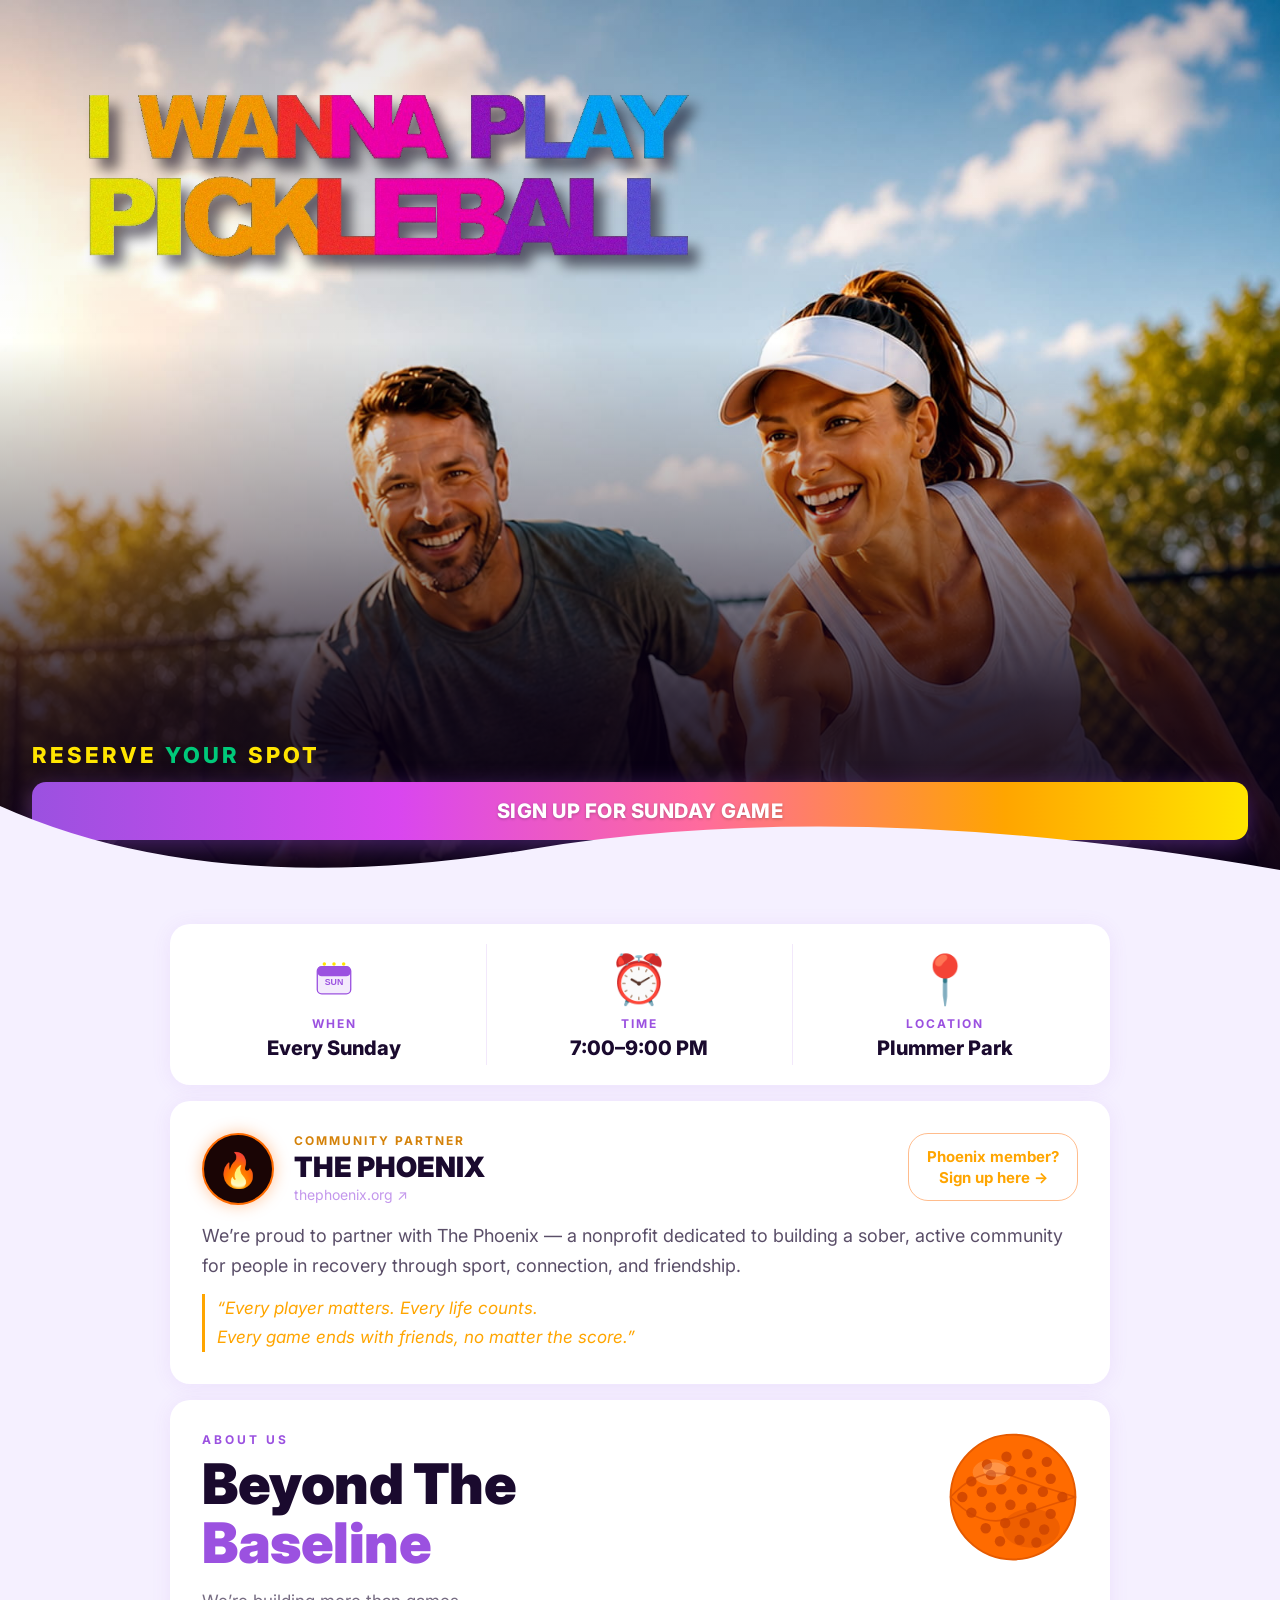
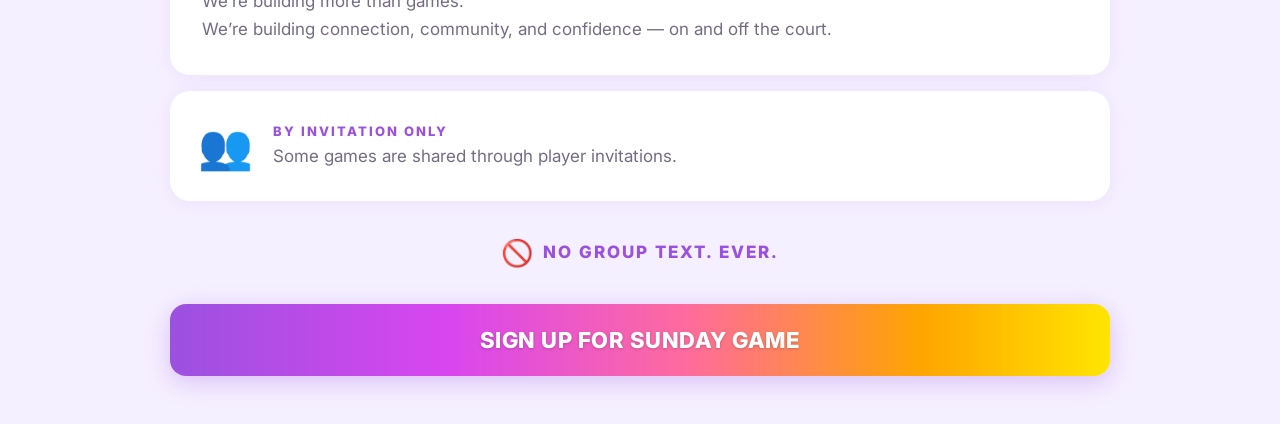
==== commit f3381bcb: "Update homepage.html" ====
--- a/homepage.html
+++ b/homepage.html
@@ -37,9 +37,7 @@
             overflow-x: hidden;
         }
 
-        /* =============================================
-           HERO — Image 1 style: big logo, full bleed
-        ============================================= */
+        /* HERO */
         .hero {
             position: relative;
             width: 100%;
@@ -51,19 +49,14 @@
         .hero-image {
             position: absolute; inset: 0;
             width: 100%; height: 100%;
-            object-fit: cover;
-            object-position: center top;
-            z-index: 0;
+            object-fit: cover; object-position: center top; z-index: 0;
         }
         .hero-overlay {
             position: absolute; inset: 0;
             background: linear-gradient(180deg,
-                rgba(10,0,21,0.10) 0%,
-                rgba(10,0,21,0.04) 20%,
-                rgba(10,0,21,0.00) 38%,
-                rgba(10,0,21,0.38) 60%,
-                rgba(10,0,21,0.82) 78%,
-                rgba(10,0,21,0.97) 100%);
+                rgba(10,0,21,0.10) 0%, rgba(10,0,21,0.04) 20%,
+                rgba(10,0,21,0.00) 38%, rgba(10,0,21,0.38) 60%,
+                rgba(10,0,21,0.82) 78%, rgba(10,0,21,0.97) 100%);
             z-index: 1;
         }
         .hero-content {
@@ -73,41 +66,32 @@
             min-height: 100svh;
             padding: clamp(16px,4vw,32px) clamp(16px,4vw,32px) clamp(40px,6vw,60px);
         }
-        /* BIG logo — bleeds edge to edge */
         .hero-logo {
             width: clamp(320px, 96vw, 720px);
             max-width: none;
-            height: auto;
-            display: block;
+            height: auto; display: block;
             mix-blend-mode: screen;
             animation: fadeDown 0.7s ease both;
-            margin-left: -4px; /* optical bleed */
+            margin-left: -4px;
         }
         @keyframes fadeDown {
             from { opacity:0; transform:translateY(-14px); }
             to   { opacity:1; transform:translateY(0); }
         }
-        .hero-bottom {
-            animation: fadeUp 0.8s 0.3s ease both;
-        }
+        .hero-bottom { animation: fadeUp 0.8s 0.3s ease both; }
         @keyframes fadeUp {
             from { opacity:0; transform:translateY(16px); }
             to   { opacity:1; transform:translateY(0); }
         }
-        /* RESERVE YOUR SPOT */
         .reserve-heading {
-            font-size: clamp(16px, 4.2vw, 22px);
-            font-weight: 800;
-            letter-spacing: 3px;
-            display: block;
-            margin-bottom: 14px;
-            line-height: 1.2;
-            white-space: nowrap;
+            font-size: clamp(16px,4.2vw,22px);
+            font-weight: 800; letter-spacing: 3px;
+            display: block; margin-bottom: 14px;
+            line-height: 1.2; white-space: nowrap;
         }
         .word-reserve { color: var(--yellow); }
         .word-your    { color: var(--green); }
         .word-spot    { color: var(--yellow); }
-        /* CTA */
         .cta-btn {
             display: flex; align-items: center; justify-content: center;
             width: 100%; min-height: 58px; padding: 16px 24px;
@@ -116,8 +100,7 @@
                 var(--pink) 55%, var(--orange) 80%, var(--yellow) 100%);
             border: none; border-radius: 14px;
             font-family: 'Inter', sans-serif;
-            font-size: clamp(15px, 3.8vw, 20px);
-            font-weight: 800; letter-spacing: 0.5px;
+            font-size: clamp(15px,3.8vw,20px); font-weight: 800; letter-spacing: 0.5px;
             color: #fff; text-decoration: none;
             text-shadow: 0 1px 3px rgba(0,0,0,0.25);
             box-shadow: 0 6px 24px rgba(155,81,224,0.4);
@@ -125,34 +108,21 @@
             transition: transform 0.15s ease;
         }
         .cta-btn:active { transform: scale(0.98); }
-
-        /* wave into light section */
         .hero-wave {
-            position: absolute;
-            bottom: -2px; left: 0; right: 0;
+            position: absolute; bottom: -2px; left: 0; right: 0;
             z-index: 3; line-height: 0;
         }
         .hero-wave svg { display: block; width: 100%; }
 
-        /* =============================================
-           PAGE BODY — light, cards, Image 2 style
-        ============================================= */
-        .page-body {
-            background: var(--light-bg);
-            padding: 24px 16px 48px;
-        }
-
-        /* content max-width — grows on desktop */
+        /* PAGE BODY */
+        .page-body { background: var(--light-bg); padding: 24px 16px 48px; }
         .card-wrap {
-            width: 100%;
-            max-width: 600px;
-            margin: 0 auto;
+            width: 100%; max-width: 600px; margin: 0 auto;
         }
         @media (min-width: 680px)  { .card-wrap { max-width: 680px; } }
         @media (min-width: 900px)  { .card-wrap { max-width: 820px; } }
         @media (min-width: 1100px) { .card-wrap { max-width: 940px; } }
 
-        /* shared card base */
         .card {
             background: #fff;
             border-radius: 20px;
@@ -161,23 +131,16 @@
             overflow: hidden;
         }
 
-        /* ---- INFO CARDS ---- */
+        /* INFO CARDS */
         .info-inner {
-            display: grid;
-            grid-template-columns: repeat(3,1fr);
+            display: grid; grid-template-columns: repeat(3,1fr);
             padding: 20px 12px;
         }
-        .info-col {
-            text-align: center;
-            padding: 4px clamp(8px, 2vw, 20px);
-        }
-        .info-col:not(:last-child) {
-            border-right: 1.5px solid rgba(155,81,224,0.13);
-        }
+        .info-col { text-align: center; padding: 4px clamp(8px,2vw,20px); }
+        .info-col:not(:last-child) { border-right: 1.5px solid rgba(155,81,224,0.13); }
         .info-icon {
             display: flex; align-items: center; justify-content: center;
-            height: clamp(40px,6vw,60px);
-            margin: 0 auto 8px;
+            height: clamp(40px,6vw,60px); margin: 0 auto 8px;
         }
         .info-label {
             font-size: clamp(9px,1.2vw,12px); font-weight: 700;
@@ -189,26 +152,22 @@
             color: var(--text-dark); display: block; line-height: 1.3;
         }
 
-        /* ---- PHOENIX CARD ---- */
+        /* PHOENIX */
         .phoenix-inner { padding: clamp(18px,2.5vw,32px); }
         .phoenix-top {
             display: flex; align-items: flex-start;
             gap: clamp(12px,2vw,20px); margin-bottom: 16px;
         }
         .phoenix-logo-circle {
-            width: clamp(52px,7vw,72px);
-            height: clamp(52px,7vw,72px);
-            border-radius: 50%;
-            background: #1a0505;
+            width: clamp(52px,7vw,72px); height: clamp(52px,7vw,72px);
+            border-radius: 50%; background: #1a0505;
             border: 2.5px solid #FF6B00;
             display: flex; align-items: center; justify-content: center;
             flex-shrink: 0; overflow: hidden;
             box-shadow: 0 0 16px rgba(255,107,0,0.4);
             font-size: clamp(22px,3.5vw,34px);
         }
-        .phoenix-logo-circle img {
-            width:100%; height:100%; border-radius:50%; object-fit:cover;
-        }
+        .phoenix-logo-circle img { width:100%; height:100%; border-radius:50%; object-fit:cover; }
         .phoenix-info { flex: 1; }
         .phoenix-eyebrow {
             font-size: clamp(9px,1.1vw,12px); font-weight: 700;
@@ -220,42 +179,33 @@
             color: var(--text-dark); display: block; margin-bottom: 2px;
         }
         .phoenix-url {
-            font-size: clamp(11px,1.2vw,14px);
-            color: rgba(155,81,224,0.6);
+            font-size: clamp(11px,1.2vw,14px); color: rgba(155,81,224,0.6);
             text-decoration: none; display: block;
         }
         .phoenix-pill {
             display: inline-flex; align-items: center; justify-content: center;
-            text-align: center;
-            background: transparent;
-            border: 1.5px solid rgba(255,107,0,0.45);
-            border-radius: 20px;
+            text-align: center; background: transparent;
+            border: 1.5px solid rgba(255,107,0,0.45); border-radius: 20px;
             padding: clamp(8px,1.2vw,12px) clamp(12px,1.8vw,18px);
             font-size: clamp(12px,1.4vw,15px); font-weight: 700;
             color: var(--orange); text-decoration: none;
-            flex-shrink: 0; align-self: flex-start;
-            line-height: 1.4;
+            flex-shrink: 0; align-self: flex-start; line-height: 1.4;
         }
         .phoenix-body-text {
             font-size: clamp(14px,1.7vw,18px); line-height: 1.65;
             color: rgba(26,10,46,0.72); margin-bottom: 14px;
         }
         .phoenix-quote {
-            border-left: 3px solid var(--orange);
-            padding-left: 12px;
-            font-style: italic;
-            font-size: clamp(13px,1.5vw,17px);
+            border-left: 3px solid var(--orange); padding-left: 12px;
+            font-style: italic; font-size: clamp(13px,1.5vw,17px);
             color: var(--orange); line-height: 1.7;
         }
 
-        /* ---- BTB CARD ---- */
-        .btb-inner {
-            padding: clamp(18px,2.5vw,32px);
-        }
+        /* BTB */
+        .btb-inner { padding: clamp(18px,2.5vw,32px); }
         .btb-top {
             display: flex; align-items: flex-start;
-            justify-content: space-between; gap: 12px;
-            margin-bottom: 14px;
+            justify-content: space-between; gap: 12px; margin-bottom: 14px;
         }
         .btb-text { flex: 1; }
         .btb-eyebrow {
@@ -264,9 +214,9 @@
             text-transform: uppercase; display: block; margin-bottom: 8px;
         }
         .btb-title {
-            font-size: clamp(30px,5.5vw,56px);
-            font-weight: 900; letter-spacing: -0.5px;
-            color: var(--text-dark); line-height: 1.05; display: block;
+            font-size: clamp(30px,5.5vw,56px); font-weight: 900;
+            letter-spacing: -0.5px; color: var(--text-dark);
+            line-height: 1.05; display: block;
         }
         .btb-title span { color: var(--purple); display: block; }
         .btb-link {
@@ -278,22 +228,19 @@
             font-size: clamp(13px,1.6vw,17px);
             color: rgba(26,10,46,0.6); line-height: 1.65;
         }
-        /* sunset circle */
-        .sunset-wrap {
+        /* pickleball circle */
+        .ball-wrap {
             width: clamp(90px,18vw,130px);
             height: clamp(90px,18vw,130px);
-            flex-shrink: 0; border-radius: 50%; overflow: hidden;
-        }
-
-        /* ---- INVITE CARD ---- */
+            flex-shrink: 0;
+        }
+
+        /* INVITE */
         .invite-inner {
             padding: clamp(16px,2.5vw,28px);
-            display: flex; align-items: center;
-            gap: clamp(12px,2vw,20px);
-        }
-        .invite-icon {
-            font-size: clamp(30px,5vw,44px); flex-shrink: 0;
-        }
+            display: flex; align-items: center; gap: clamp(12px,2vw,20px);
+        }
+        .invite-icon { font-size: clamp(30px,5vw,44px); flex-shrink: 0; }
         .invite-title {
             font-size: clamp(10px,1.3vw,13px); font-weight: 800;
             letter-spacing: 2px; color: var(--purple);
@@ -304,11 +251,10 @@
             color: rgba(26,10,46,0.6); line-height: 1.55;
         }
 
-        /* ---- NO GROUP ROW ---- */
+        /* NO GROUP */
         .no-group-row {
             display: flex; align-items: center; justify-content: center;
-            gap: 10px; padding: clamp(12px,2vw,20px) 16px;
-            margin-bottom: 16px;
+            gap: 10px; padding: clamp(12px,2vw,20px) 16px; margin-bottom: 16px;
         }
         .no-group-icon { font-size: clamp(18px,2.5vw,26px); }
         .no-group-text {
@@ -316,7 +262,7 @@
             letter-spacing: 2px; color: var(--purple);
         }
 
-        /* ---- FOOTER CTA ---- */
+        /* FOOTER CTA */
         .footer-cta {
             display: flex; align-items: center; justify-content: center;
             width: 100%; min-height: clamp(58px,7vw,72px); padding: 16px 24px;
@@ -334,14 +280,11 @@
 </head>
 <body>
 
-    <!-- ==================== HERO ==================== -->
     <section class="hero">
         <img src="player-hero.jpg" alt="Pickleball players" class="hero-image">
         <div class="hero-overlay"></div>
         <div class="hero-content">
-            <!-- big logo, top, bleeds wide -->
             <img src="logo.png" alt="I Wanna Play Pickleball" class="hero-logo">
-            <!-- CTA bottom -->
             <div class="hero-bottom">
                 <span class="reserve-heading">
                     <span class="word-reserve">RESERVE </span><span class="word-your">YOUR</span><span class="word-spot"> SPOT</span>
@@ -351,7 +294,6 @@
                 </a>
             </div>
         </div>
-        <!-- wave into light -->
         <div class="hero-wave">
             <svg viewBox="0 0 480 48" xmlns="http://www.w3.org/2000/svg" preserveAspectRatio="none">
                 <path d="M0,12 Q80,48 200,28 Q320,8 480,36 L480,48 L0,48 Z" fill="#F5F0FF"/>
@@ -359,11 +301,10 @@
         </div>
     </section>
 
-    <!-- ==================== LIGHT BODY ==================== -->
     <div class="page-body">
         <div class="card-wrap">
 
-            <!-- INFO CARDS -->
+            <!-- INFO -->
             <div class="card">
                 <div class="info-inner">
                     <div class="info-col">
@@ -421,7 +362,7 @@
                 </div>
             </div>
 
-            <!-- BEYOND THE BASELINE -->
+            <!-- BTB with pickleball SVG -->
             <a href="https://hiramlosangeles-crypto.github.io/Beyond-the-Baseline/"
                target="_blank" rel="noopener noreferrer" class="btb-link">
                 <div class="card">
@@ -431,30 +372,49 @@
                                 <span class="btb-eyebrow">About Us</span>
                                 <span class="btb-title">Beyond The <span>Baseline</span></span>
                             </div>
-                            <!-- sunset SVG circle -->
-                            <div class="sunset-wrap">
-                                <svg viewBox="0 0 200 200" xmlns="http://www.w3.org/2000/svg">
-                                    <defs>
-                                        <clipPath id="cc">
-                                            <circle cx="100" cy="100" r="100"/>
-                                        </clipPath>
-                                    </defs>
-                                    <g clip-path="url(#cc)">
-                                        <rect width="200" height="200" fill="#160330"/>
-                                        <rect y="90" width="200" height="110" fill="#0d0220"/>
-                                        <rect y="55" width="200" height="55" fill="#4a1070" opacity="0.7"/>
-                                        <rect y="78" width="200" height="35" fill="#7a20a0" opacity="0.5"/>
-                                        <ellipse cx="100" cy="110" rx="130" ry="32" fill="#CC4400" opacity="0.6"/>
-                                        <ellipse cx="100" cy="110" rx="90" ry="22" fill="#FF6600" opacity="0.55"/>
-                                        <ellipse cx="100" cy="110" rx="55" ry="14" fill="#FF9900" opacity="0.5"/>
-                                        <circle cx="100" cy="106" r="24" fill="#FFD700"/>
-                                        <circle cx="100" cy="106" r="20" fill="#FFF176"/>
-                                        <rect x="55" y="120" width="90" height="3" rx="2" fill="#FF6600" opacity="0.45"/>
-                                        <rect x="65" y="128" width="70" height="2" rx="1" fill="#FF8800" opacity="0.35"/>
-                                        <rect x="75" y="135" width="50" height="2" rx="1" fill="#FFA500" opacity="0.28"/>
-                                        <rect x="82" y="142" width="36" height="1.5" rx="1" fill="#FFC107" opacity="0.22"/>
-                                        <rect x="0" y="116" width="200" height="2.5" fill="#FF5500" opacity="0.5"/>
-                                    </g>
+                            <!-- ORANGE PICKLEBALL SVG -->
+                            <div class="ball-wrap">
+                                <svg viewBox="0 0 200 200" xmlns="http://www.w3.org/2000/svg" style="width:100%;height:100%;">
+                                    <circle cx="100" cy="100" r="96" fill="#FF6B00"/>
+                                    <ellipse cx="68" cy="62" rx="30" ry="20" fill="#FF9A4D" opacity="0.5"/>
+                                    <ellipse cx="128" cy="148" rx="44" ry="30" fill="#CC4400" opacity="0.32"/>
+                                    <path d="M4,100 Q50,50 100,68 Q150,86 196,100" fill="none" stroke="#CC4400" stroke-width="2.5" stroke-linecap="round" opacity="0.55"/>
+                                    <path d="M4,100 Q50,150 100,132 Q150,114 196,100" fill="none" stroke="#CC4400" stroke-width="2.5" stroke-linecap="round" opacity="0.55"/>
+                                    <!-- holes row 1 -->
+                                    <circle cx="60" cy="50" r="8" fill="#CC4400" opacity="0.82"/>
+                                    <circle cx="90" cy="38" r="8" fill="#CC4400" opacity="0.82"/>
+                                    <circle cx="122" cy="34" r="8" fill="#CC4400" opacity="0.82"/>
+                                    <circle cx="152" cy="46" r="8" fill="#CC4400" opacity="0.82"/>
+                                    <!-- holes row 2 -->
+                                    <circle cx="36" cy="76" r="8" fill="#CC4400" opacity="0.82"/>
+                                    <circle cx="66" cy="66" r="8" fill="#CC4400" opacity="0.82"/>
+                                    <circle cx="96" cy="60" r="8" fill="#CC4400" opacity="0.82"/>
+                                    <circle cx="128" cy="62" r="8" fill="#CC4400" opacity="0.82"/>
+                                    <circle cx="158" cy="72" r="8" fill="#CC4400" opacity="0.82"/>
+                                    <!-- holes row 3 -->
+                                    <circle cx="22" cy="100" r="8" fill="#CC4400" opacity="0.82"/>
+                                    <circle cx="52" cy="92" r="8" fill="#CC4400" opacity="0.82"/>
+                                    <circle cx="82" cy="88" r="8" fill="#CC4400" opacity="0.82"/>
+                                    <circle cx="114" cy="88" r="8" fill="#CC4400" opacity="0.82"/>
+                                    <circle cx="146" cy="92" r="8" fill="#CC4400" opacity="0.82"/>
+                                    <circle cx="176" cy="100" r="8" fill="#CC4400" opacity="0.82"/>
+                                    <!-- holes row 4 -->
+                                    <circle cx="36" cy="124" r="8" fill="#CC4400" opacity="0.82"/>
+                                    <circle cx="66" cy="116" r="8" fill="#CC4400" opacity="0.82"/>
+                                    <circle cx="96" cy="112" r="8" fill="#CC4400" opacity="0.82"/>
+                                    <circle cx="128" cy="116" r="8" fill="#CC4400" opacity="0.82"/>
+                                    <circle cx="158" cy="126" r="8" fill="#CC4400" opacity="0.82"/>
+                                    <!-- holes row 5 -->
+                                    <circle cx="58" cy="148" r="8" fill="#CC4400" opacity="0.82"/>
+                                    <circle cx="88" cy="140" r="8" fill="#CC4400" opacity="0.82"/>
+                                    <circle cx="118" cy="140" r="8" fill="#CC4400" opacity="0.82"/>
+                                    <circle cx="148" cy="150" r="8" fill="#CC4400" opacity="0.82"/>
+                                    <!-- holes row 6 -->
+                                    <circle cx="80" cy="168" r="8" fill="#CC4400" opacity="0.82"/>
+                                    <circle cx="110" cy="166" r="8" fill="#CC4400" opacity="0.82"/>
+                                    <circle cx="136" cy="170" r="8" fill="#CC4400" opacity="0.82"/>
+                                    <circle cx="100" cy="100" r="96" fill="none" stroke="#E55A00" stroke-width="3"/>
+                                    <ellipse cx="72" cy="58" rx="18" ry="11" fill="white" opacity="0.16"/>
                                 </svg>
                             </div>
                         </div>
@@ -466,7 +426,7 @@
                 </div>
             </a>
 
-            <!-- BY INVITATION ONLY -->
+            <!-- INVITE -->
             <div class="card">
                 <div class="invite-inner">
                     <div class="invite-icon">&#128101;</div>
@@ -477,7 +437,7 @@
                 </div>
             </div>
 
-            <!-- NO GROUP TEXT -->
+            <!-- NO GROUP -->
             <div class="no-group-row">
                 <span class="no-group-icon">&#128683;</span>
                 <span class="no-group-text">NO GROUP TEXT. EVER.</span>
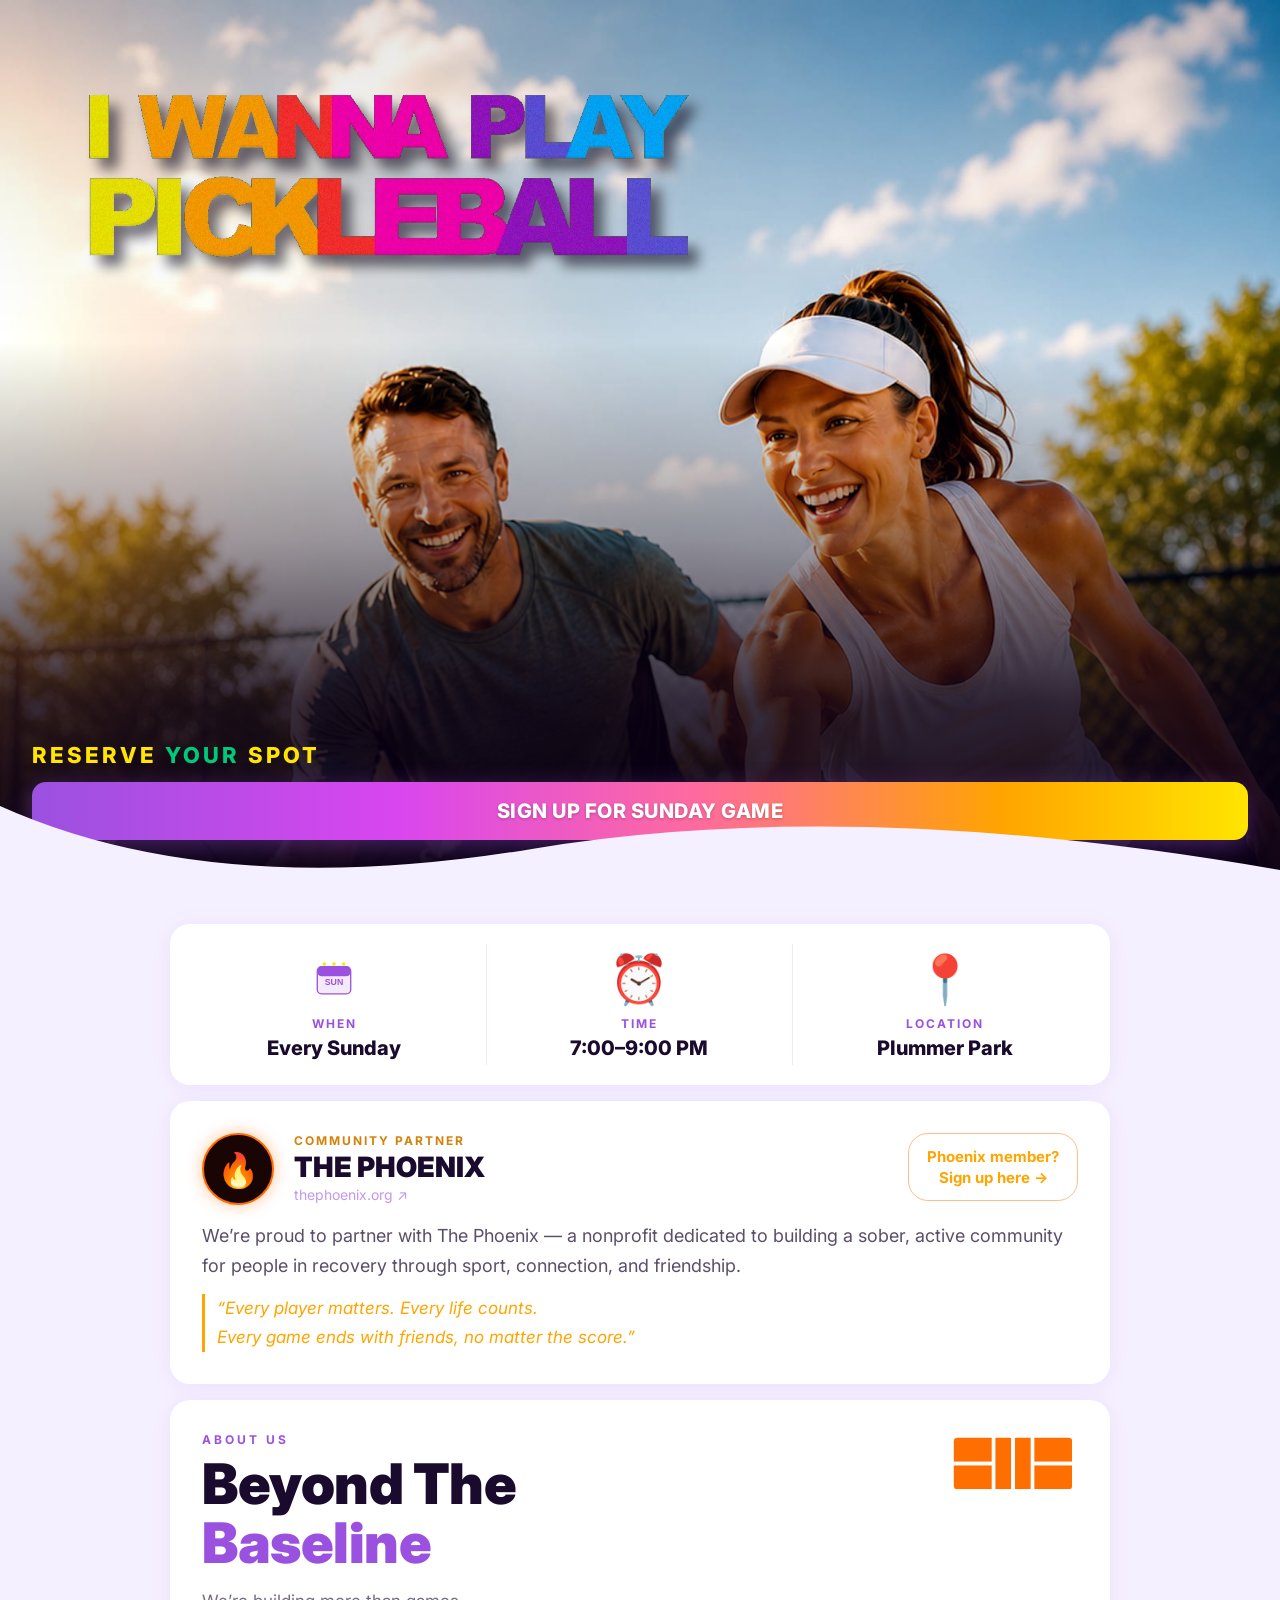
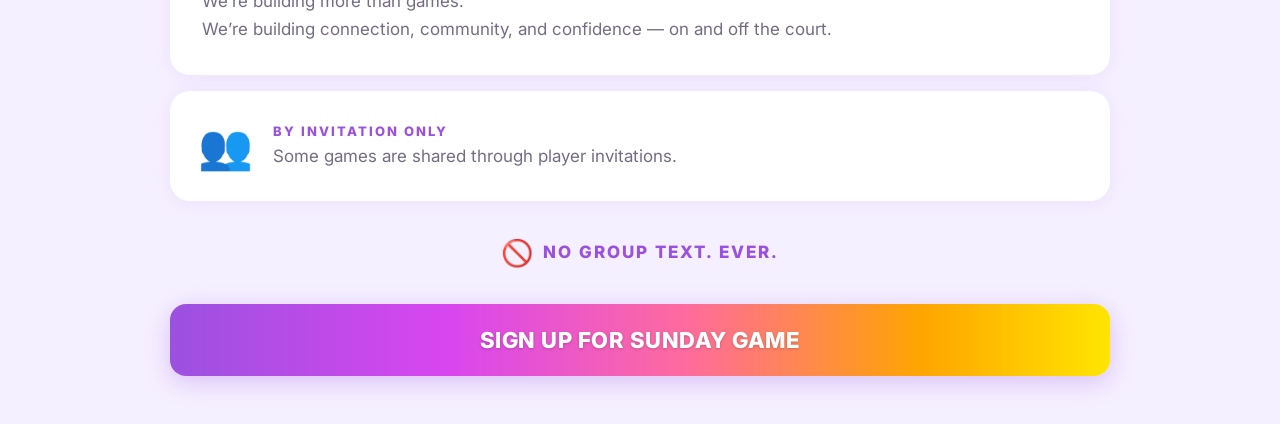
==== commit 933a019e: "Update homepage.html" ====
--- a/homepage.html
+++ b/homepage.html
@@ -374,49 +374,9 @@
                             </div>
                             <!-- ORANGE PICKLEBALL SVG -->
                             <div class="ball-wrap">
-                                <svg viewBox="0 0 200 200" xmlns="http://www.w3.org/2000/svg" style="width:100%;height:100%;">
-                                    <circle cx="100" cy="100" r="96" fill="#FF6B00"/>
-                                    <ellipse cx="68" cy="62" rx="30" ry="20" fill="#FF9A4D" opacity="0.5"/>
-                                    <ellipse cx="128" cy="148" rx="44" ry="30" fill="#CC4400" opacity="0.32"/>
-                                    <path d="M4,100 Q50,50 100,68 Q150,86 196,100" fill="none" stroke="#CC4400" stroke-width="2.5" stroke-linecap="round" opacity="0.55"/>
-                                    <path d="M4,100 Q50,150 100,132 Q150,114 196,100" fill="none" stroke="#CC4400" stroke-width="2.5" stroke-linecap="round" opacity="0.55"/>
-                                    <!-- holes row 1 -->
-                                    <circle cx="60" cy="50" r="8" fill="#CC4400" opacity="0.82"/>
-                                    <circle cx="90" cy="38" r="8" fill="#CC4400" opacity="0.82"/>
-                                    <circle cx="122" cy="34" r="8" fill="#CC4400" opacity="0.82"/>
-                                    <circle cx="152" cy="46" r="8" fill="#CC4400" opacity="0.82"/>
-                                    <!-- holes row 2 -->
-                                    <circle cx="36" cy="76" r="8" fill="#CC4400" opacity="0.82"/>
-                                    <circle cx="66" cy="66" r="8" fill="#CC4400" opacity="0.82"/>
-                                    <circle cx="96" cy="60" r="8" fill="#CC4400" opacity="0.82"/>
-                                    <circle cx="128" cy="62" r="8" fill="#CC4400" opacity="0.82"/>
-                                    <circle cx="158" cy="72" r="8" fill="#CC4400" opacity="0.82"/>
-                                    <!-- holes row 3 -->
-                                    <circle cx="22" cy="100" r="8" fill="#CC4400" opacity="0.82"/>
-                                    <circle cx="52" cy="92" r="8" fill="#CC4400" opacity="0.82"/>
-                                    <circle cx="82" cy="88" r="8" fill="#CC4400" opacity="0.82"/>
-                                    <circle cx="114" cy="88" r="8" fill="#CC4400" opacity="0.82"/>
-                                    <circle cx="146" cy="92" r="8" fill="#CC4400" opacity="0.82"/>
-                                    <circle cx="176" cy="100" r="8" fill="#CC4400" opacity="0.82"/>
-                                    <!-- holes row 4 -->
-                                    <circle cx="36" cy="124" r="8" fill="#CC4400" opacity="0.82"/>
-                                    <circle cx="66" cy="116" r="8" fill="#CC4400" opacity="0.82"/>
-                                    <circle cx="96" cy="112" r="8" fill="#CC4400" opacity="0.82"/>
-                                    <circle cx="128" cy="116" r="8" fill="#CC4400" opacity="0.82"/>
-                                    <circle cx="158" cy="126" r="8" fill="#CC4400" opacity="0.82"/>
-                                    <!-- holes row 5 -->
-                                    <circle cx="58" cy="148" r="8" fill="#CC4400" opacity="0.82"/>
-                                    <circle cx="88" cy="140" r="8" fill="#CC4400" opacity="0.82"/>
-                                    <circle cx="118" cy="140" r="8" fill="#CC4400" opacity="0.82"/>
-                                    <circle cx="148" cy="150" r="8" fill="#CC4400" opacity="0.82"/>
-                                    <!-- holes row 6 -->
-                                    <circle cx="80" cy="168" r="8" fill="#CC4400" opacity="0.82"/>
-                                    <circle cx="110" cy="166" r="8" fill="#CC4400" opacity="0.82"/>
-                                    <circle cx="136" cy="170" r="8" fill="#CC4400" opacity="0.82"/>
-                                    <circle cx="100" cy="100" r="96" fill="none" stroke="#E55A00" stroke-width="3"/>
-                                    <ellipse cx="72" cy="58" rx="18" ry="11" fill="white" opacity="0.16"/>
-                                </svg>
-                            </div>
+    <img src="pickleball_court.png" alt="Pickleball court" 
+         style="width:100%; height:auto; display:block;">
+</div>
                         </div>
                         <p class="btb-desc">
                             We&rsquo;re building more than games.<br>
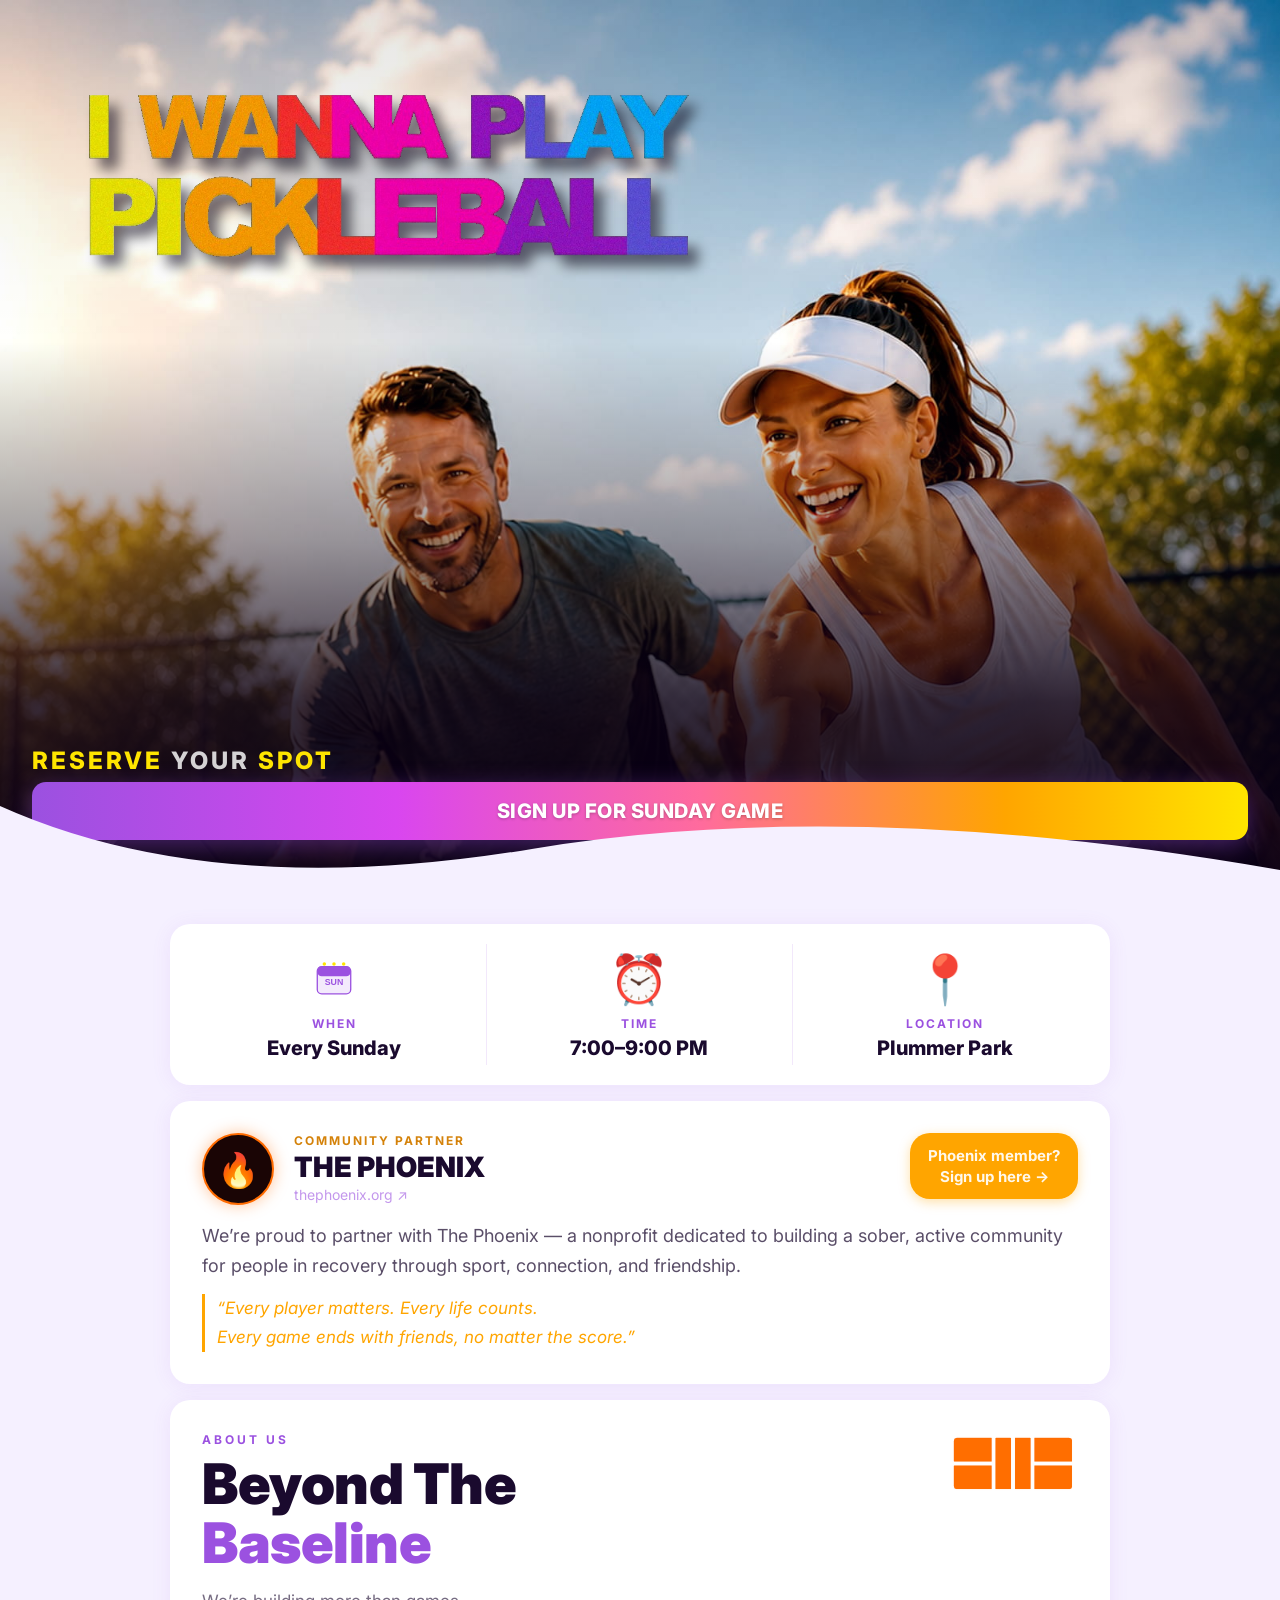
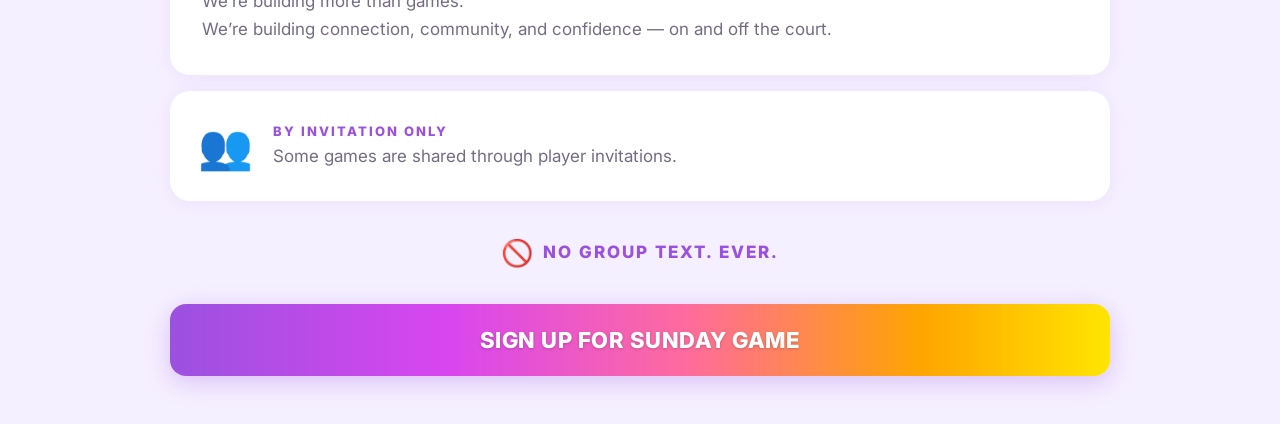
==== commit 501eb198: "Update homepage.html" ====
--- a/homepage.html
+++ b/homepage.html
@@ -36,7 +36,6 @@
             -webkit-font-smoothing: antialiased;
             overflow-x: hidden;
         }
-
         /* HERO */
         .hero {
             position: relative;
@@ -83,15 +82,25 @@
             from { opacity:0; transform:translateY(16px); }
             to   { opacity:1; transform:translateY(0); }
         }
+
+        /* ── RESERVE YOUR SPOT ─────────────────────────────
+           • ~9% larger type
+           • margin-bottom reduced: 14px → 6px (tighter to button)
+           • YOUR in soft white so it reads as part of one unit
+        ──────────────────────────────────────────────────── */
         .reserve-heading {
-            font-size: clamp(16px,4.2vw,22px);
-            font-weight: 800; letter-spacing: 3px;
-            display: block; margin-bottom: 14px;
-            line-height: 1.2; white-space: nowrap;
+            font-size: clamp(17px, 4.6vw, 24px);
+            font-weight: 800;
+            letter-spacing: 3px;
+            display: block;
+            margin-bottom: 6px;
+            line-height: 1.2;
+            white-space: nowrap;
         }
         .word-reserve { color: var(--yellow); }
-        .word-your    { color: var(--green); }
+        .word-your    { color: rgba(255,255,255,0.82); }
         .word-spot    { color: var(--yellow); }
+
         .cta-btn {
             display: flex; align-items: center; justify-content: center;
             width: 100%; min-height: 58px; padding: 16px 24px;
@@ -116,9 +125,7 @@
 
         /* PAGE BODY */
         .page-body { background: var(--light-bg); padding: 24px 16px 48px; }
-        .card-wrap {
-            width: 100%; max-width: 600px; margin: 0 auto;
-        }
+        .card-wrap { width: 100%; max-width: 600px; margin: 0 auto; }
         @media (min-width: 680px)  { .card-wrap { max-width: 680px; } }
         @media (min-width: 900px)  { .card-wrap { max-width: 820px; } }
         @media (min-width: 1100px) { .card-wrap { max-width: 940px; } }
@@ -182,15 +189,25 @@
             font-size: clamp(11px,1.2vw,14px); color: rgba(155,81,224,0.6);
             text-decoration: none; display: block;
         }
+
+        /* ── PHOENIX PILL ───────────────────────────────────
+           • background = orange (same as text was)
+           • text = soft white
+        ──────────────────────────────────────────────────── */
         .phoenix-pill {
             display: inline-flex; align-items: center; justify-content: center;
-            text-align: center; background: transparent;
-            border: 1.5px solid rgba(255,107,0,0.45); border-radius: 20px;
+            text-align: center;
+            background: var(--orange);
+            border: none;
+            border-radius: 20px;
             padding: clamp(8px,1.2vw,12px) clamp(12px,1.8vw,18px);
             font-size: clamp(12px,1.4vw,15px); font-weight: 700;
-            color: var(--orange); text-decoration: none;
+            color: rgba(255,255,255,0.92);
+            text-decoration: none;
             flex-shrink: 0; align-self: flex-start; line-height: 1.4;
-        }
+            box-shadow: 0 3px 12px rgba(255,165,0,0.35);
+        }
+
         .phoenix-body-text {
             font-size: clamp(14px,1.7vw,18px); line-height: 1.65;
             color: rgba(26,10,46,0.72); margin-bottom: 14px;
@@ -228,7 +245,6 @@
             font-size: clamp(13px,1.6vw,17px);
             color: rgba(26,10,46,0.6); line-height: 1.65;
         }
-        /* pickleball circle */
         .ball-wrap {
             width: clamp(90px,18vw,130px);
             height: clamp(90px,18vw,130px);
@@ -279,7 +295,6 @@
     </style>
 </head>
 <body>
-
     <section class="hero">
         <img src="player-hero.jpg" alt="Pickleball players" class="hero-image">
         <div class="hero-overlay"></div>
@@ -362,7 +377,7 @@
                 </div>
             </div>
 
-            <!-- BTB with pickleball SVG -->
+            <!-- BTB -->
             <a href="https://hiramlosangeles-crypto.github.io/Beyond-the-Baseline/"
                target="_blank" rel="noopener noreferrer" class="btb-link">
                 <div class="card">
@@ -372,11 +387,10 @@
                                 <span class="btb-eyebrow">About Us</span>
                                 <span class="btb-title">Beyond The <span>Baseline</span></span>
                             </div>
-                            <!-- ORANGE PICKLEBALL SVG -->
                             <div class="ball-wrap">
-    <img src="pickleball_court.png" alt="Pickleball court" 
-         style="width:100%; height:auto; display:block;">
-</div>
+                                <img src="pickleball_court.png" alt="Pickleball court"
+                                     style="width:100%; height:auto; display:block;">
+                            </div>
                         </div>
                         <p class="btb-desc">
                             We&rsquo;re building more than games.<br>
@@ -410,6 +424,5 @@
 
         </div>
     </div>
-
 </body>
 </html>
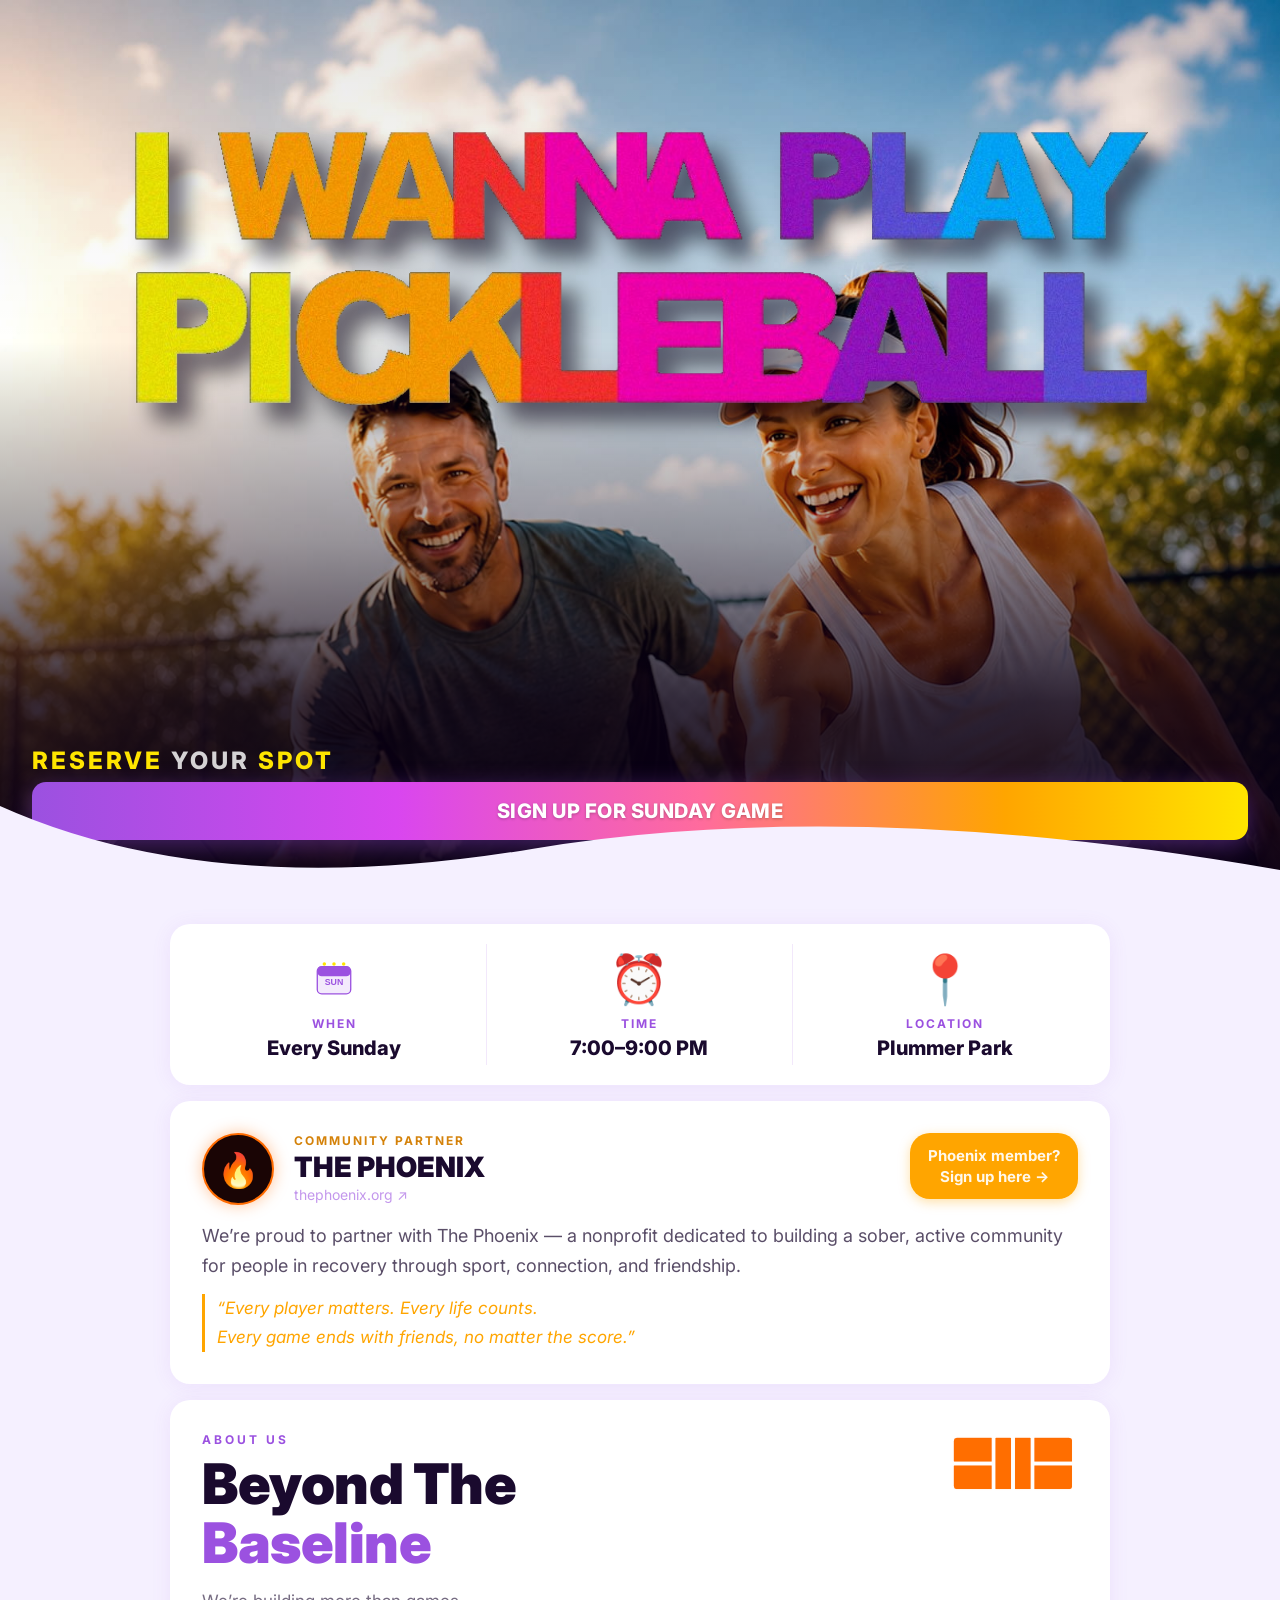
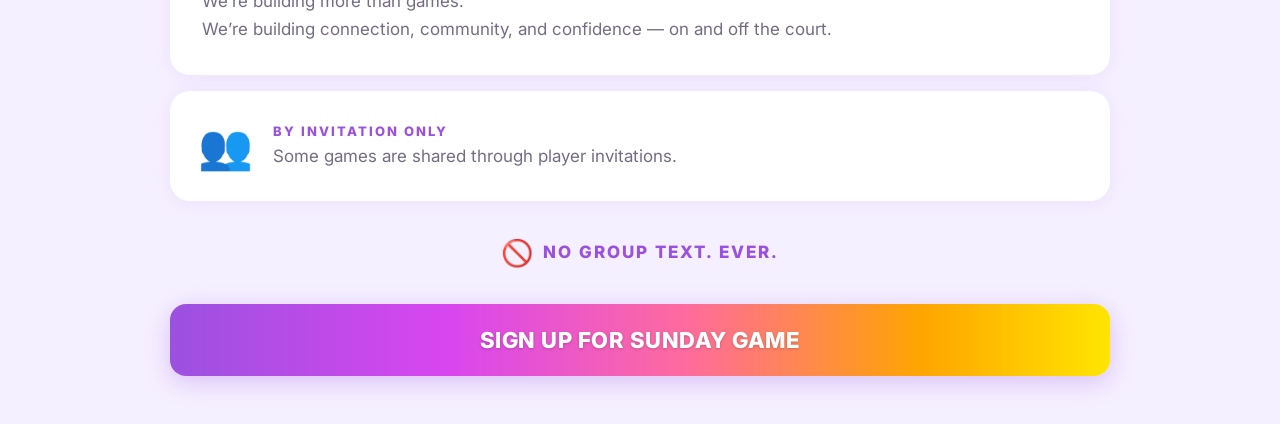
==== commit bb410ac9: "Update homepage.html" ====
--- a/homepage.html
+++ b/homepage.html
@@ -59,20 +59,22 @@
             z-index: 1;
         }
         .hero-content {
-            position: relative; z-index: 2;
-            display: flex; flex-direction: column;
-            justify-content: space-between;
-            min-height: 100svh;
-            padding: clamp(16px,4vw,32px) clamp(16px,4vw,32px) clamp(40px,6vw,60px);
+    position: relative; z-index: 2;
+    display: flex; flex-direction: column;
+    justify-content: space-between;
+    min-height: 100svh;
+    padding: clamp(6px,2vw,28px) clamp(16px,4vw,32px) clamp(40px,6vw,60px);
+}
         }
         .hero-logo {
-            width: clamp(320px, 96vw, 720px);
-            max-width: none;
-            height: auto; display: block;
-            mix-blend-mode: screen;
-            animation: fadeDown 0.7s ease both;
-            margin-left: -4px;
-        }
+    width: clamp(380px, 110vw, 760px);
+    max-width: none;
+    height: auto; display: block;
+    mix-blend-mode: screen;
+    animation: fadeDown 0.7s ease both;
+    margin-left: clamp(-20px, -4vw, -4px);
+    margin-top: -4px;
+}
         @keyframes fadeDown {
             from { opacity:0; transform:translateY(-14px); }
             to   { opacity:1; transform:translateY(0); }
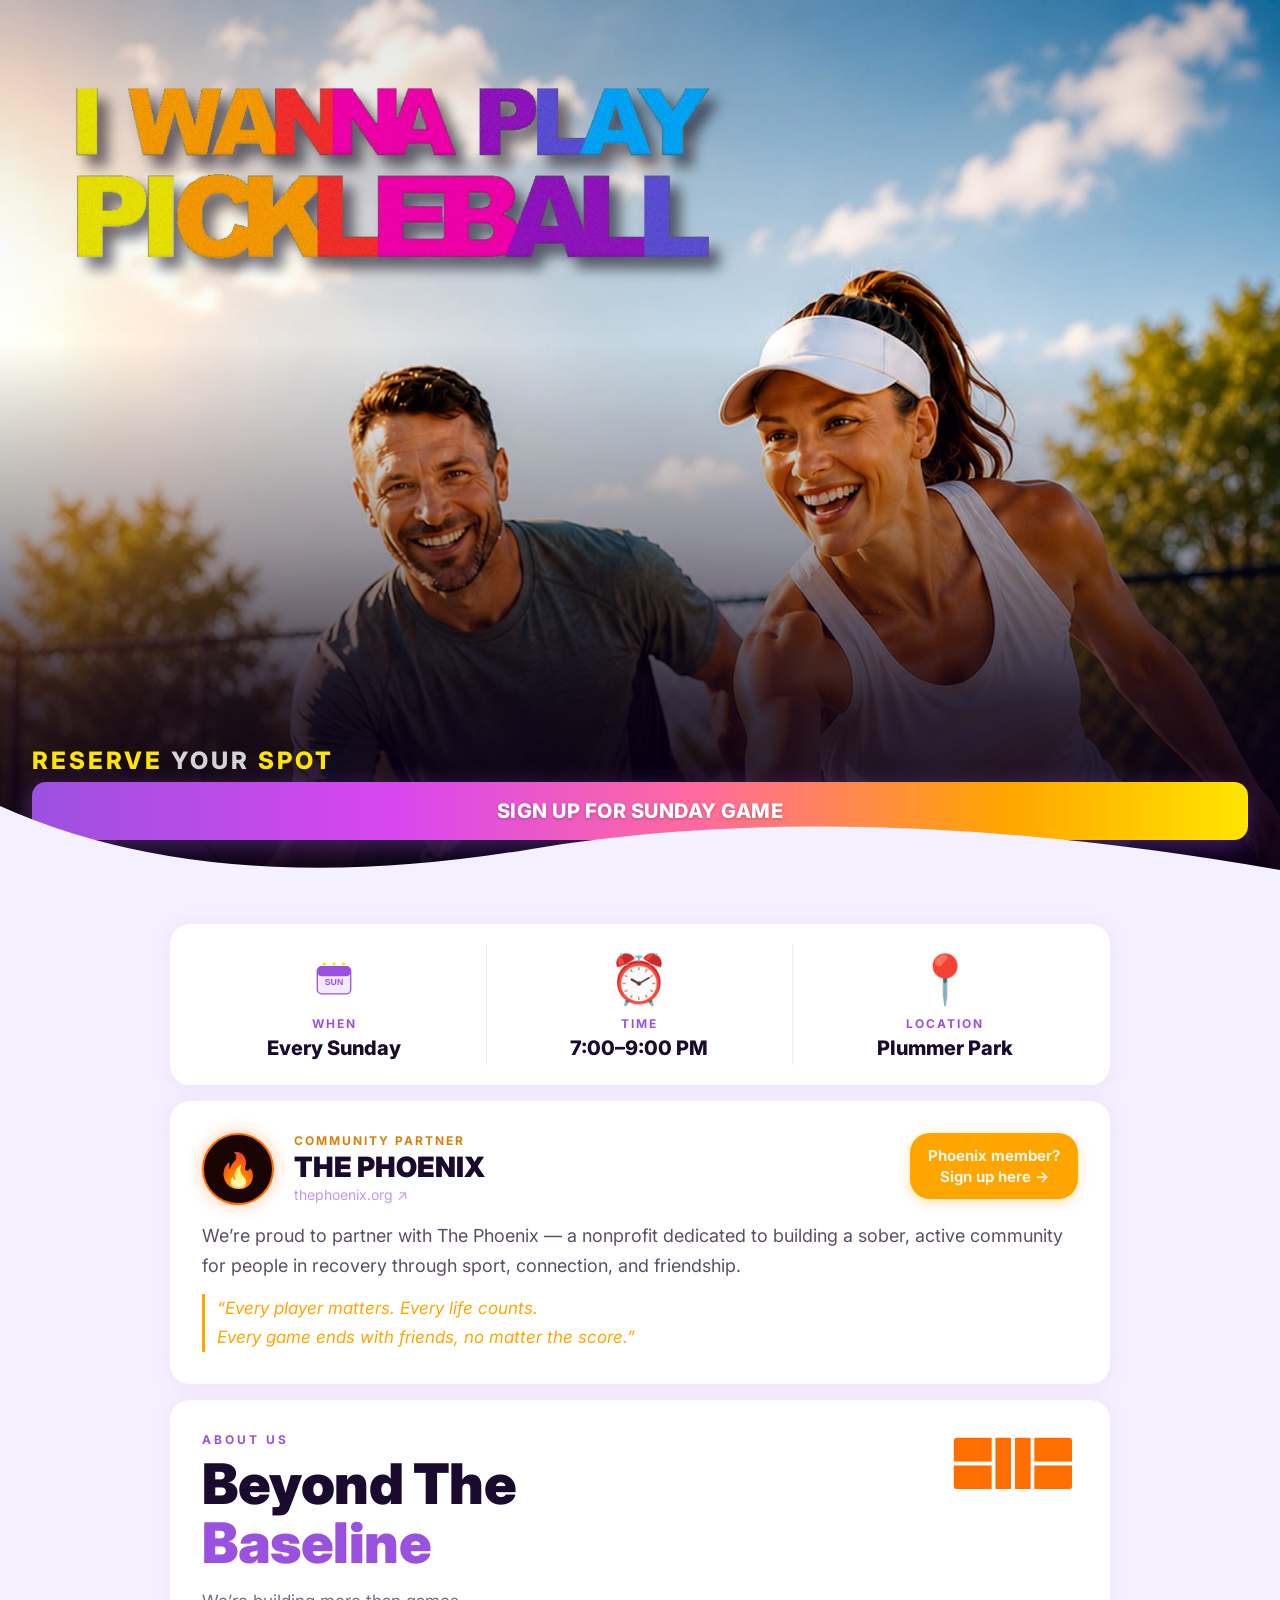
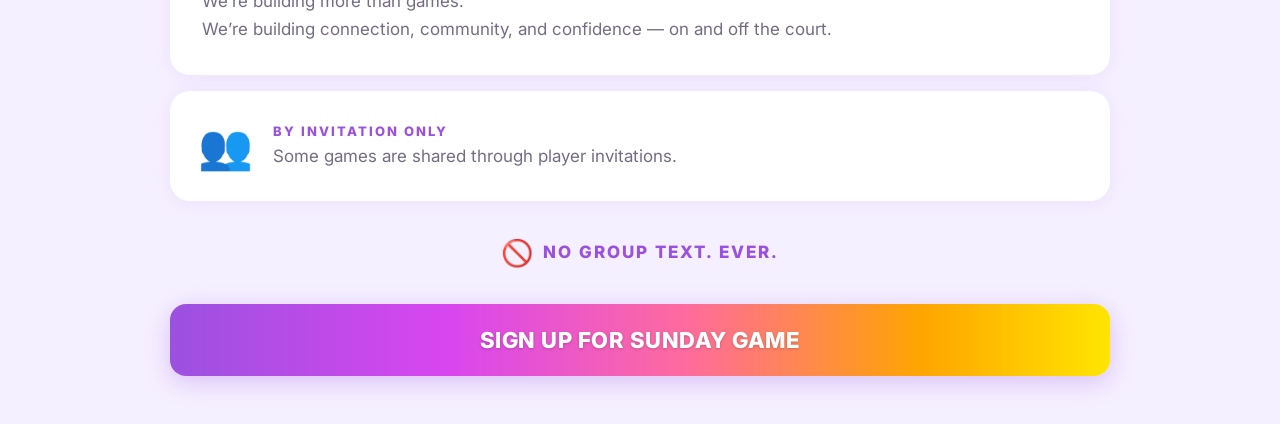
==== commit 5484f75a: "Update homepage.html" ====
--- a/homepage.html
+++ b/homepage.html
@@ -65,7 +65,6 @@
     min-height: 100svh;
     padding: clamp(6px,2vw,28px) clamp(16px,4vw,32px) clamp(40px,6vw,60px);
 }
-        }
         .hero-logo {
     width: clamp(380px, 110vw, 760px);
     max-width: none;
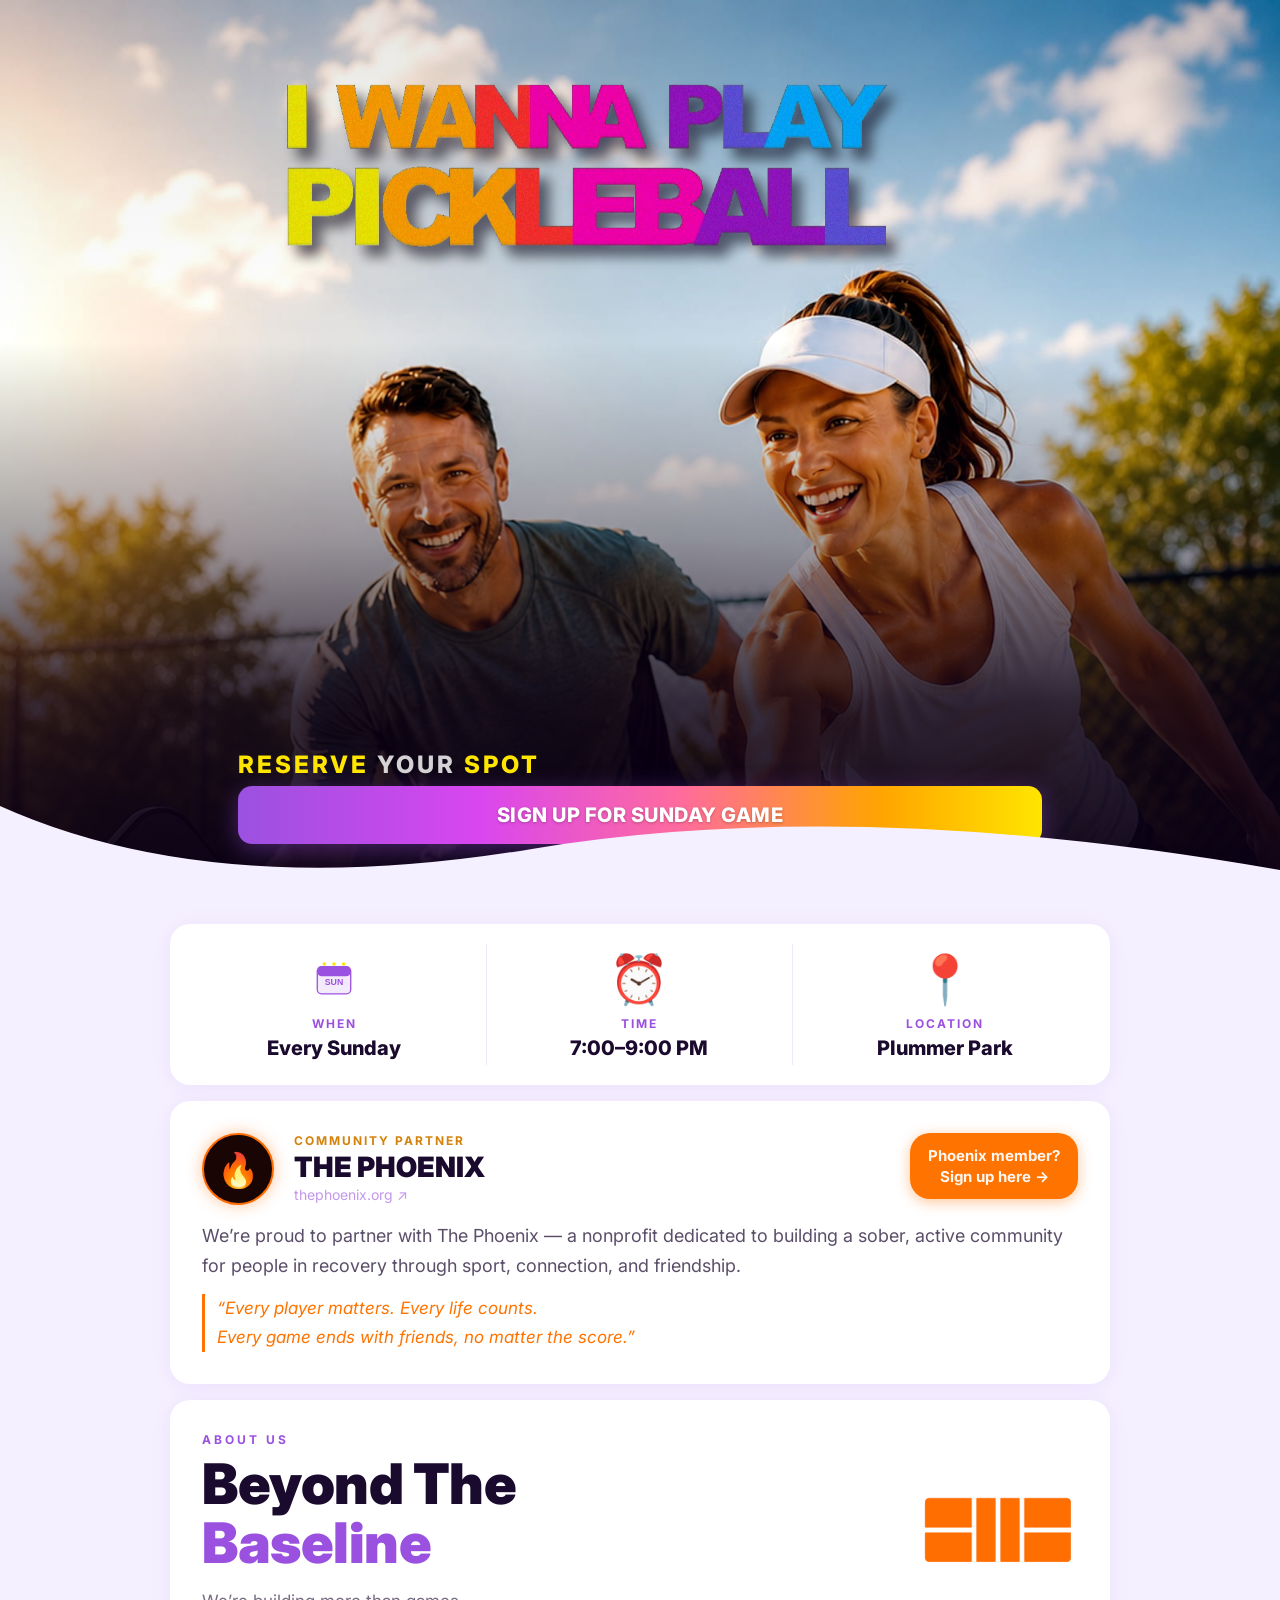
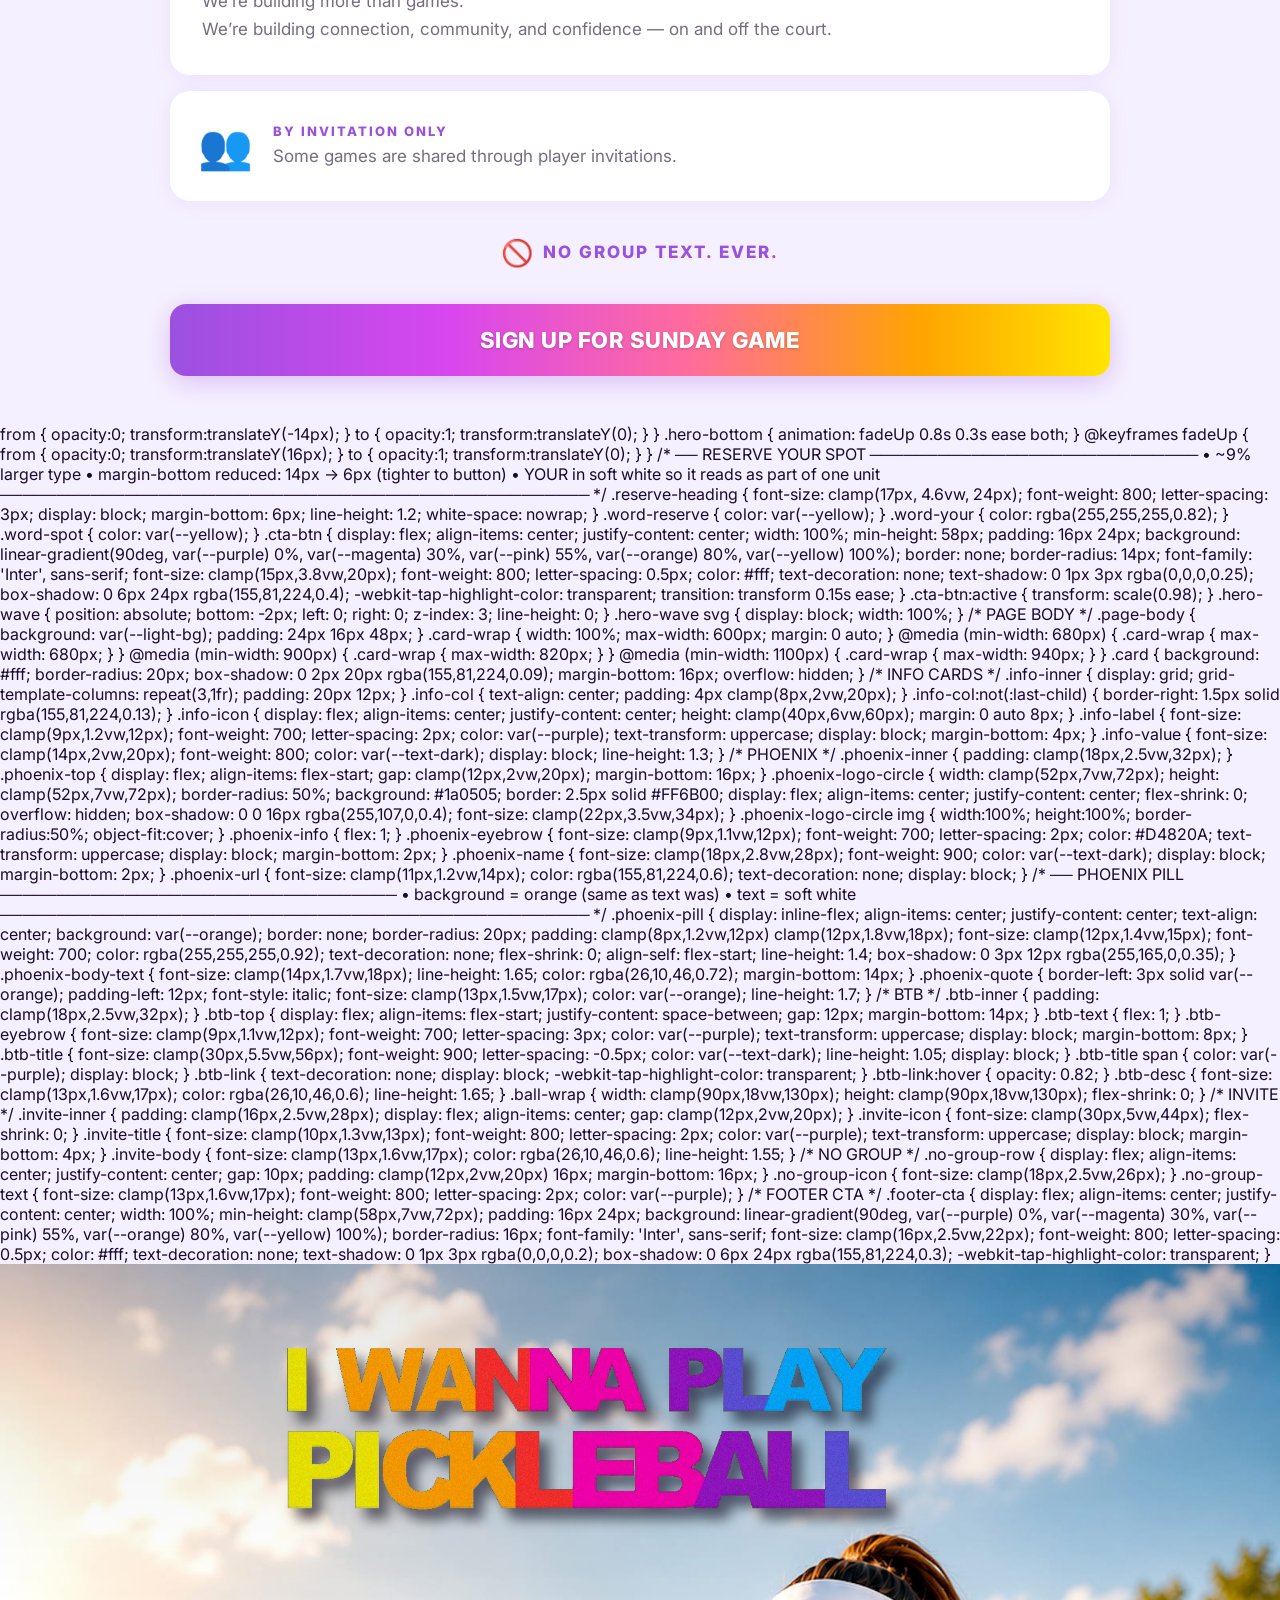
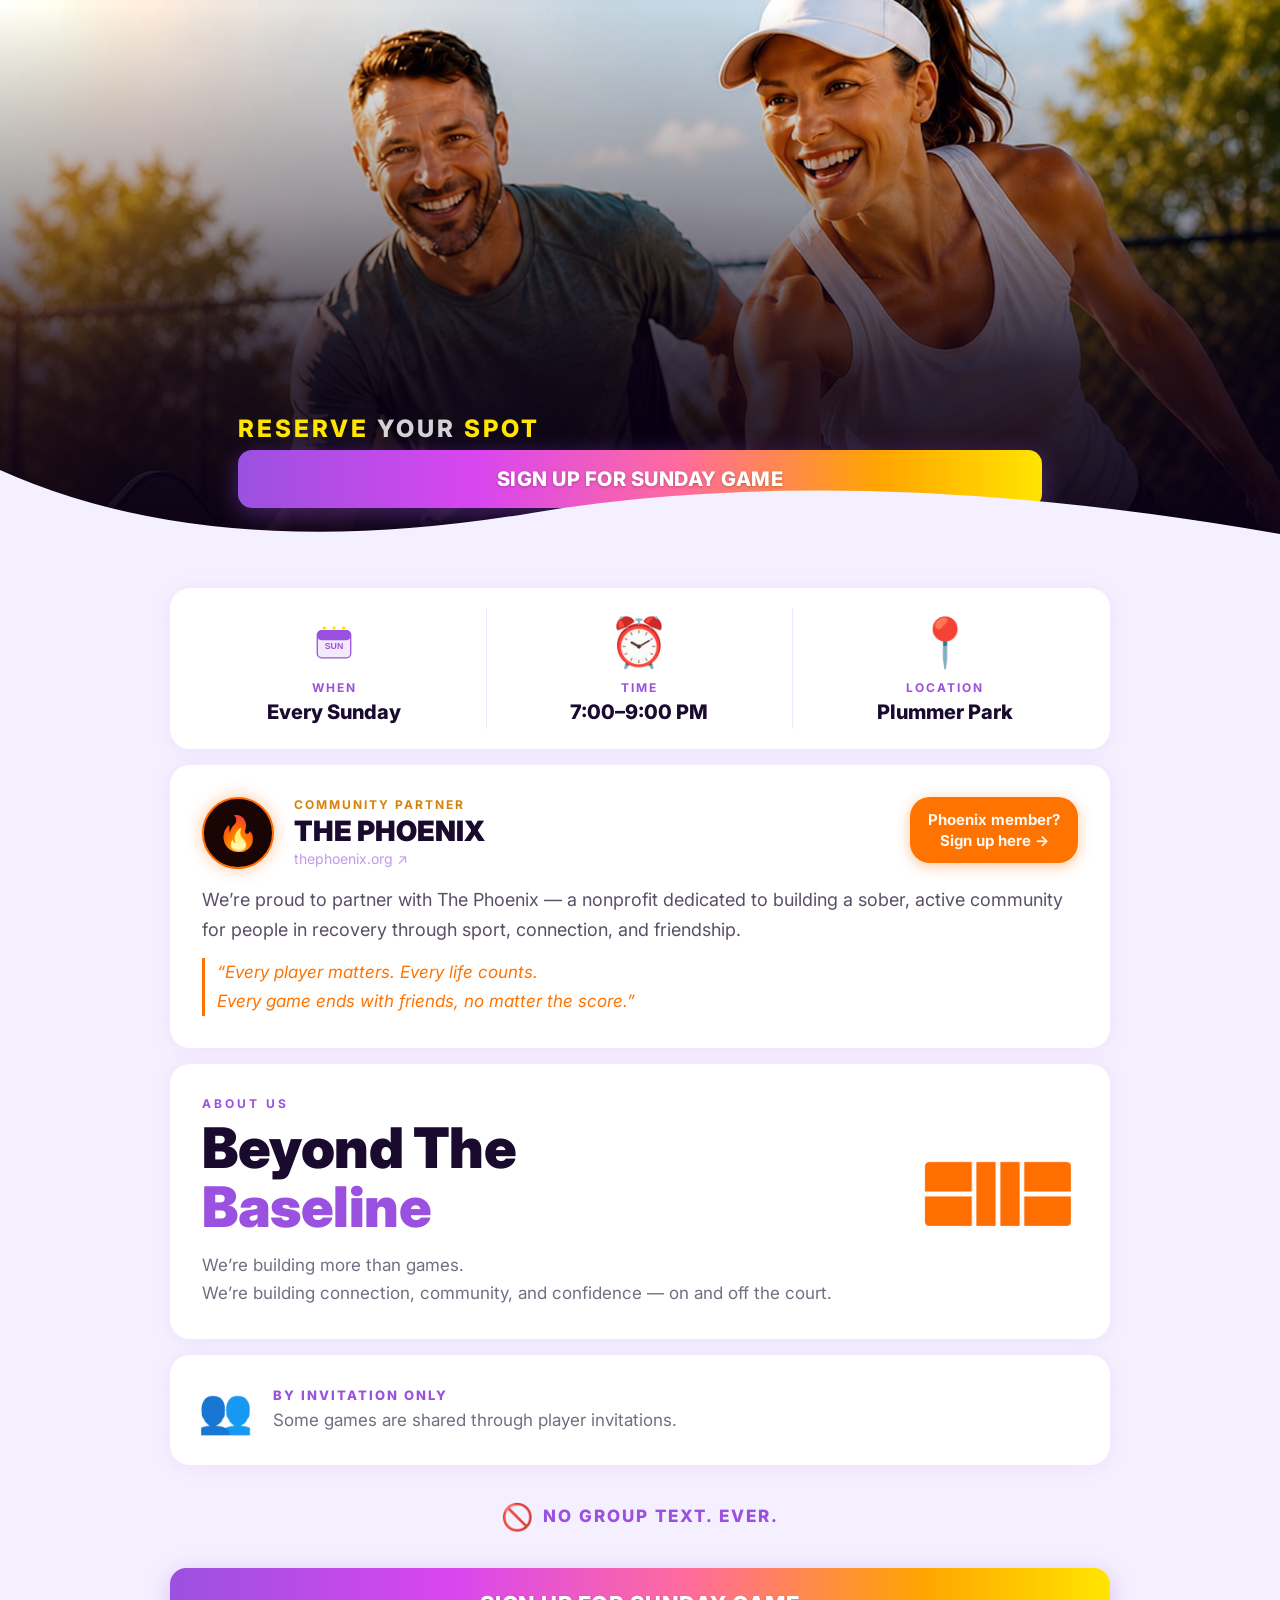
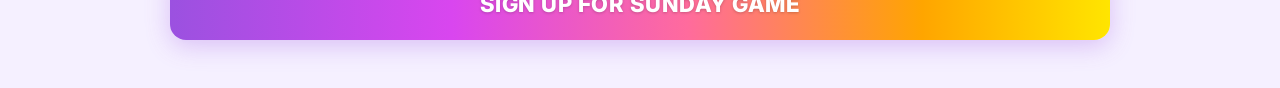
==== commit 6ac5b46a: "Update homepage.html" ====
--- a/homepage.html
+++ b/homepage.html
@@ -20,6 +20,7 @@
             --purple:  #9B51E0;
             --yellow:  #FFE500;
             --orange:  #FFA500;
+            --orange-deep: #FF7300;
             --pink:    #FF6B9D;
             --magenta: #D946EF;
             --green:   #00C97A;
@@ -36,7 +37,10 @@
             -webkit-font-smoothing: antialiased;
             overflow-x: hidden;
         }
-        /* HERO */
+
+        /* =============================================
+           HERO — unified composition at all widths
+        ============================================= */
         .hero {
             position: relative;
             width: 100%;
@@ -58,22 +62,30 @@
                 rgba(10,0,21,0.82) 78%, rgba(10,0,21,0.97) 100%);
             z-index: 1;
         }
+
+        /* hero-content: constrained + centered on desktop
+           so logo, text, and button all move together     */
         .hero-content {
-    position: relative; z-index: 2;
-    display: flex; flex-direction: column;
-    justify-content: space-between;
-    min-height: 100svh;
-    padding: clamp(6px,2vw,28px) clamp(16px,4vw,32px) clamp(40px,6vw,60px);
-}
+            position: relative; z-index: 2;
+            display: flex; flex-direction: column;
+            justify-content: space-between;
+            min-height: 100svh;
+            width: 100%;
+            max-width: 900px;
+            margin: 0 auto;
+            padding: clamp(6px,2vw,28px) clamp(16px,4vw,48px) clamp(40px,5vw,56px);
+        }
+
+        /* logo: % of container so it scales with container, not raw vw */
         .hero-logo {
-    width: clamp(380px, 110vw, 760px);
-    max-width: none;
-    height: auto; display: block;
-    mix-blend-mode: screen;
-    animation: fadeDown 0.7s ease both;
-    margin-left: clamp(-20px, -4vw, -4px);
-    margin-top: -4px;
-}
+            width: clamp(320px, 98%, 720px);
+            max-width: none;
+            height: auto; display: block;
+            mix-blend-mode: screen;
+            animation: fadeDown 0.7s ease both;
+            margin-left: clamp(-12px, -1.5%, -4px);
+            margin-top: -4px;
+        }
         @keyframes fadeDown {
             from { opacity:0; transform:translateY(-14px); }
             to   { opacity:1; transform:translateY(0); }
@@ -84,11 +96,7 @@
             to   { opacity:1; transform:translateY(0); }
         }
 
-        /* ── RESERVE YOUR SPOT ─────────────────────────────
-           • ~9% larger type
-           • margin-bottom reduced: 14px → 6px (tighter to button)
-           • YOUR in soft white so it reads as part of one unit
-        ──────────────────────────────────────────────────── */
+        /* RESERVE YOUR SPOT */
         .reserve-heading {
             font-size: clamp(17px, 4.6vw, 24px);
             font-weight: 800;
@@ -102,6 +110,7 @@
         .word-your    { color: rgba(255,255,255,0.82); }
         .word-spot    { color: var(--yellow); }
 
+        /* CTA BUTTON */
         .cta-btn {
             display: flex; align-items: center; justify-content: center;
             width: 100%; min-height: 58px; padding: 16px 24px;
@@ -118,13 +127,17 @@
             transition: transform 0.15s ease;
         }
         .cta-btn:active { transform: scale(0.98); }
+
+        /* WAVE */
         .hero-wave {
             position: absolute; bottom: -2px; left: 0; right: 0;
             z-index: 3; line-height: 0;
         }
         .hero-wave svg { display: block; width: 100%; }
 
-        /* PAGE BODY */
+        /* =============================================
+           PAGE BODY
+        ============================================= */
         .page-body { background: var(--light-bg); padding: 24px 16px 48px; }
         .card-wrap { width: 100%; max-width: 600px; margin: 0 auto; }
         @media (min-width: 680px)  { .card-wrap { max-width: 680px; } }
@@ -191,22 +204,19 @@
             text-decoration: none; display: block;
         }
 
-        /* ── PHOENIX PILL ───────────────────────────────────
-           • background = orange (same as text was)
-           • text = soft white
-        ──────────────────────────────────────────────────── */
+        /* PHOENIX PILL — deep orange matching court icon */
         .phoenix-pill {
             display: inline-flex; align-items: center; justify-content: center;
             text-align: center;
-            background: var(--orange);
+            background: var(--orange-deep);
             border: none;
             border-radius: 20px;
             padding: clamp(8px,1.2vw,12px) clamp(12px,1.8vw,18px);
             font-size: clamp(12px,1.4vw,15px); font-weight: 700;
-            color: rgba(255,255,255,0.92);
+            color: rgba(255,255,255,0.95);
             text-decoration: none;
             flex-shrink: 0; align-self: flex-start; line-height: 1.4;
-            box-shadow: 0 3px 12px rgba(255,165,0,0.35);
+            box-shadow: 0 3px 14px rgba(255,115,0,0.4);
         }
 
         .phoenix-body-text {
@@ -214,16 +224,19 @@
             color: rgba(26,10,46,0.72); margin-bottom: 14px;
         }
         .phoenix-quote {
-            border-left: 3px solid var(--orange); padding-left: 12px;
+            border-left: 3px solid var(--orange-deep); padding-left: 12px;
             font-style: italic; font-size: clamp(13px,1.5vw,17px);
-            color: var(--orange); line-height: 1.7;
+            color: var(--orange-deep); line-height: 1.7;
         }
 
         /* BTB */
         .btb-inner { padding: clamp(18px,2.5vw,32px); }
         .btb-top {
-            display: flex; align-items: flex-start;
-            justify-content: space-between; gap: 12px; margin-bottom: 14px;
+            display: flex;
+            align-items: flex-end;  /* aligns icon bottom with text bottom */
+            justify-content: space-between;
+            gap: 16px;
+            margin-bottom: 14px;
         }
         .btb-text { flex: 1; }
         .btb-eyebrow {
@@ -246,10 +259,12 @@
             font-size: clamp(13px,1.6vw,17px);
             color: rgba(26,10,46,0.6); line-height: 1.65;
         }
+
+        /* court icon — larger, bottom-aligned with "Baseline" */
         .ball-wrap {
-            width: clamp(90px,18vw,130px);
-            height: clamp(90px,18vw,130px);
+            width: clamp(110px,22vw,160px);
             flex-shrink: 0;
+            margin-bottom: 4px; /* fine-tune baseline alignment */
         }
 
         /* INVITE */
@@ -296,6 +311,7 @@
     </style>
 </head>
 <body>
+
     <section class="hero">
         <img src="player-hero.jpg" alt="Pickleball players" class="hero-image">
         <div class="hero-overlay"></div>
@@ -426,4 +442,355 @@
         </div>
     </div>
 </body>
+</html>            from { opacity:0; transform:translateY(-14px); }
+            to   { opacity:1; transform:translateY(0); }
+        }
+        .hero-bottom { animation: fadeUp 0.8s 0.3s ease both; }
+        @keyframes fadeUp {
+            from { opacity:0; transform:translateY(16px); }
+            to   { opacity:1; transform:translateY(0); }
+        }
+
+        /* ── RESERVE YOUR SPOT ─────────────────────────────
+           • ~9% larger type
+           • margin-bottom reduced: 14px → 6px (tighter to button)
+           • YOUR in soft white so it reads as part of one unit
+        ──────────────────────────────────────────────────── */
+        .reserve-heading {
+            font-size: clamp(17px, 4.6vw, 24px);
+            font-weight: 800;
+            letter-spacing: 3px;
+            display: block;
+            margin-bottom: 6px;
+            line-height: 1.2;
+            white-space: nowrap;
+        }
+        .word-reserve { color: var(--yellow); }
+        .word-your    { color: rgba(255,255,255,0.82); }
+        .word-spot    { color: var(--yellow); }
+
+        .cta-btn {
+            display: flex; align-items: center; justify-content: center;
+            width: 100%; min-height: 58px; padding: 16px 24px;
+            background: linear-gradient(90deg,
+                var(--purple) 0%, var(--magenta) 30%,
+                var(--pink) 55%, var(--orange) 80%, var(--yellow) 100%);
+            border: none; border-radius: 14px;
+            font-family: 'Inter', sans-serif;
+            font-size: clamp(15px,3.8vw,20px); font-weight: 800; letter-spacing: 0.5px;
+            color: #fff; text-decoration: none;
+            text-shadow: 0 1px 3px rgba(0,0,0,0.25);
+            box-shadow: 0 6px 24px rgba(155,81,224,0.4);
+            -webkit-tap-highlight-color: transparent;
+            transition: transform 0.15s ease;
+        }
+        .cta-btn:active { transform: scale(0.98); }
+        .hero-wave {
+            position: absolute; bottom: -2px; left: 0; right: 0;
+            z-index: 3; line-height: 0;
+        }
+        .hero-wave svg { display: block; width: 100%; }
+
+        /* PAGE BODY */
+        .page-body { background: var(--light-bg); padding: 24px 16px 48px; }
+        .card-wrap { width: 100%; max-width: 600px; margin: 0 auto; }
+        @media (min-width: 680px)  { .card-wrap { max-width: 680px; } }
+        @media (min-width: 900px)  { .card-wrap { max-width: 820px; } }
+        @media (min-width: 1100px) { .card-wrap { max-width: 940px; } }
+
+        .card {
+            background: #fff;
+            border-radius: 20px;
+            box-shadow: 0 2px 20px rgba(155,81,224,0.09);
+            margin-bottom: 16px;
+            overflow: hidden;
+        }
+
+        /* INFO CARDS */
+        .info-inner {
+            display: grid; grid-template-columns: repeat(3,1fr);
+            padding: 20px 12px;
+        }
+        .info-col { text-align: center; padding: 4px clamp(8px,2vw,20px); }
+        .info-col:not(:last-child) { border-right: 1.5px solid rgba(155,81,224,0.13); }
+        .info-icon {
+            display: flex; align-items: center; justify-content: center;
+            height: clamp(40px,6vw,60px); margin: 0 auto 8px;
+        }
+        .info-label {
+            font-size: clamp(9px,1.2vw,12px); font-weight: 700;
+            letter-spacing: 2px; color: var(--purple);
+            text-transform: uppercase; display: block; margin-bottom: 4px;
+        }
+        .info-value {
+            font-size: clamp(14px,2vw,20px); font-weight: 800;
+            color: var(--text-dark); display: block; line-height: 1.3;
+        }
+
+        /* PHOENIX */
+        .phoenix-inner { padding: clamp(18px,2.5vw,32px); }
+        .phoenix-top {
+            display: flex; align-items: flex-start;
+            gap: clamp(12px,2vw,20px); margin-bottom: 16px;
+        }
+        .phoenix-logo-circle {
+            width: clamp(52px,7vw,72px); height: clamp(52px,7vw,72px);
+            border-radius: 50%; background: #1a0505;
+            border: 2.5px solid #FF6B00;
+            display: flex; align-items: center; justify-content: center;
+            flex-shrink: 0; overflow: hidden;
+            box-shadow: 0 0 16px rgba(255,107,0,0.4);
+            font-size: clamp(22px,3.5vw,34px);
+        }
+        .phoenix-logo-circle img { width:100%; height:100%; border-radius:50%; object-fit:cover; }
+        .phoenix-info { flex: 1; }
+        .phoenix-eyebrow {
+            font-size: clamp(9px,1.1vw,12px); font-weight: 700;
+            letter-spacing: 2px; color: #D4820A;
+            text-transform: uppercase; display: block; margin-bottom: 2px;
+        }
+        .phoenix-name {
+            font-size: clamp(18px,2.8vw,28px); font-weight: 900;
+            color: var(--text-dark); display: block; margin-bottom: 2px;
+        }
+        .phoenix-url {
+            font-size: clamp(11px,1.2vw,14px); color: rgba(155,81,224,0.6);
+            text-decoration: none; display: block;
+        }
+
+        /* ── PHOENIX PILL ───────────────────────────────────
+           • background = orange (same as text was)
+           • text = soft white
+        ──────────────────────────────────────────────────── */
+        .phoenix-pill {
+            display: inline-flex; align-items: center; justify-content: center;
+            text-align: center;
+            background: var(--orange);
+            border: none;
+            border-radius: 20px;
+            padding: clamp(8px,1.2vw,12px) clamp(12px,1.8vw,18px);
+            font-size: clamp(12px,1.4vw,15px); font-weight: 700;
+            color: rgba(255,255,255,0.92);
+            text-decoration: none;
+            flex-shrink: 0; align-self: flex-start; line-height: 1.4;
+            box-shadow: 0 3px 12px rgba(255,165,0,0.35);
+        }
+
+        .phoenix-body-text {
+            font-size: clamp(14px,1.7vw,18px); line-height: 1.65;
+            color: rgba(26,10,46,0.72); margin-bottom: 14px;
+        }
+        .phoenix-quote {
+            border-left: 3px solid var(--orange); padding-left: 12px;
+            font-style: italic; font-size: clamp(13px,1.5vw,17px);
+            color: var(--orange); line-height: 1.7;
+        }
+
+        /* BTB */
+        .btb-inner { padding: clamp(18px,2.5vw,32px); }
+        .btb-top {
+            display: flex; align-items: flex-start;
+            justify-content: space-between; gap: 12px; margin-bottom: 14px;
+        }
+        .btb-text { flex: 1; }
+        .btb-eyebrow {
+            font-size: clamp(9px,1.1vw,12px); font-weight: 700;
+            letter-spacing: 3px; color: var(--purple);
+            text-transform: uppercase; display: block; margin-bottom: 8px;
+        }
+        .btb-title {
+            font-size: clamp(30px,5.5vw,56px); font-weight: 900;
+            letter-spacing: -0.5px; color: var(--text-dark);
+            line-height: 1.05; display: block;
+        }
+        .btb-title span { color: var(--purple); display: block; }
+        .btb-link {
+            text-decoration: none; display: block;
+            -webkit-tap-highlight-color: transparent;
+        }
+        .btb-link:hover { opacity: 0.82; }
+        .btb-desc {
+            font-size: clamp(13px,1.6vw,17px);
+            color: rgba(26,10,46,0.6); line-height: 1.65;
+        }
+        .ball-wrap {
+            width: clamp(90px,18vw,130px);
+            height: clamp(90px,18vw,130px);
+            flex-shrink: 0;
+        }
+
+        /* INVITE */
+        .invite-inner {
+            padding: clamp(16px,2.5vw,28px);
+            display: flex; align-items: center; gap: clamp(12px,2vw,20px);
+        }
+        .invite-icon { font-size: clamp(30px,5vw,44px); flex-shrink: 0; }
+        .invite-title {
+            font-size: clamp(10px,1.3vw,13px); font-weight: 800;
+            letter-spacing: 2px; color: var(--purple);
+            text-transform: uppercase; display: block; margin-bottom: 4px;
+        }
+        .invite-body {
+            font-size: clamp(13px,1.6vw,17px);
+            color: rgba(26,10,46,0.6); line-height: 1.55;
+        }
+
+        /* NO GROUP */
+        .no-group-row {
+            display: flex; align-items: center; justify-content: center;
+            gap: 10px; padding: clamp(12px,2vw,20px) 16px; margin-bottom: 16px;
+        }
+        .no-group-icon { font-size: clamp(18px,2.5vw,26px); }
+        .no-group-text {
+            font-size: clamp(13px,1.6vw,17px); font-weight: 800;
+            letter-spacing: 2px; color: var(--purple);
+        }
+
+        /* FOOTER CTA */
+        .footer-cta {
+            display: flex; align-items: center; justify-content: center;
+            width: 100%; min-height: clamp(58px,7vw,72px); padding: 16px 24px;
+            background: linear-gradient(90deg,
+                var(--purple) 0%, var(--magenta) 30%,
+                var(--pink) 55%, var(--orange) 80%, var(--yellow) 100%);
+            border-radius: 16px; font-family: 'Inter', sans-serif;
+            font-size: clamp(16px,2.5vw,22px); font-weight: 800; letter-spacing: 0.5px;
+            color: #fff; text-decoration: none;
+            text-shadow: 0 1px 3px rgba(0,0,0,0.2);
+            box-shadow: 0 6px 24px rgba(155,81,224,0.3);
+            -webkit-tap-highlight-color: transparent;
+        }
+    </style>
+</head>
+<body>
+    <section class="hero">
+        <img src="player-hero.jpg" alt="Pickleball players" class="hero-image">
+        <div class="hero-overlay"></div>
+        <div class="hero-content">
+            <img src="logo.png" alt="I Wanna Play Pickleball" class="hero-logo">
+            <div class="hero-bottom">
+                <span class="reserve-heading">
+                    <span class="word-reserve">RESERVE </span><span class="word-your">YOUR</span><span class="word-spot"> SPOT</span>
+                </span>
+                <a href="https://hiramlosangeles-crypto.github.io/pickleball-form/" class="cta-btn">
+                    SIGN UP FOR SUNDAY GAME
+                </a>
+            </div>
+        </div>
+        <div class="hero-wave">
+            <svg viewBox="0 0 480 48" xmlns="http://www.w3.org/2000/svg" preserveAspectRatio="none">
+                <path d="M0,12 Q80,48 200,28 Q320,8 480,36 L480,48 L0,48 Z" fill="#F5F0FF"/>
+            </svg>
+        </div>
+    </section>
+
+    <div class="page-body">
+        <div class="card-wrap">
+
+            <!-- INFO -->
+            <div class="card">
+                <div class="info-inner">
+                    <div class="info-col">
+                        <div class="info-icon">
+                            <svg width="44" height="44" viewBox="0 0 100 100" xmlns="http://www.w3.org/2000/svg">
+                                <rect x="12" y="24" width="76" height="62" rx="10" fill="#9B51E0" opacity="0.12"/>
+                                <rect x="12" y="24" width="76" height="62" rx="10" fill="none" stroke="#9B51E0" stroke-width="3"/>
+                                <rect x="12" y="24" width="76" height="22" rx="10" fill="#9B51E0"/>
+                                <circle cx="28" cy="18" r="4" fill="#FFE500"/>
+                                <circle cx="50" cy="18" r="4" fill="#FFE500"/>
+                                <circle cx="72" cy="18" r="4" fill="#FFE500"/>
+                                <text x="50" y="66" text-anchor="middle" font-size="20" font-weight="900" fill="#9B51E0" font-family="Arial,sans-serif">SUN</text>
+                            </svg>
+                        </div>
+                        <span class="info-label">When</span>
+                        <span class="info-value">Every Sunday</span>
+                    </div>
+                    <div class="info-col">
+                        <div class="info-icon" style="font-size:clamp(32px,5vw,48px);">&#9200;</div>
+                        <span class="info-label">Time</span>
+                        <span class="info-value">7:00&ndash;9:00 PM</span>
+                    </div>
+                    <div class="info-col">
+                        <div class="info-icon" style="font-size:clamp(32px,5vw,48px);">&#128205;</div>
+                        <span class="info-label">Location</span>
+                        <span class="info-value">Plummer Park</span>
+                    </div>
+                </div>
+            </div>
+
+            <!-- PHOENIX -->
+            <div class="card">
+                <div class="phoenix-inner">
+                    <div class="phoenix-top">
+                        <div class="phoenix-logo-circle">
+                            <img src="phoenix-logo.png" alt="The Phoenix"
+                                 onerror="this.style.display='none'; this.parentElement.innerHTML='&#x1F525;';">
+                        </div>
+                        <div class="phoenix-info">
+                            <span class="phoenix-eyebrow">Community Partner</span>
+                            <span class="phoenix-name">THE PHOENIX</span>
+                            <a href="https://thephoenix.org" target="_blank" rel="noopener noreferrer" class="phoenix-url">thephoenix.org &nearr;</a>
+                        </div>
+                        <a href="https://hiramlosangeles-crypto.github.io/pickleball-form/" class="phoenix-pill">
+                            Phoenix member?<br>Sign up here &rarr;
+                        </a>
+                    </div>
+                    <p class="phoenix-body-text">
+                        We&rsquo;re proud to partner with The Phoenix &mdash; a nonprofit dedicated to building a sober, active community for people in recovery through sport, connection, and friendship.
+                    </p>
+                    <div class="phoenix-quote">
+                        &ldquo;Every player matters. Every life counts.<br>
+                        Every game ends with friends, no matter the score.&rdquo;
+                    </div>
+                </div>
+            </div>
+
+            <!-- BTB -->
+            <a href="https://hiramlosangeles-crypto.github.io/Beyond-the-Baseline/"
+               target="_blank" rel="noopener noreferrer" class="btb-link">
+                <div class="card">
+                    <div class="btb-inner">
+                        <div class="btb-top">
+                            <div class="btb-text">
+                                <span class="btb-eyebrow">About Us</span>
+                                <span class="btb-title">Beyond The <span>Baseline</span></span>
+                            </div>
+                            <div class="ball-wrap">
+                                <img src="pickleball_court.png" alt="Pickleball court"
+                                     style="width:100%; height:auto; display:block;">
+                            </div>
+                        </div>
+                        <p class="btb-desc">
+                            We&rsquo;re building more than games.<br>
+                            We&rsquo;re building connection, community, and confidence &mdash; on and off the court.
+                        </p>
+                    </div>
+                </div>
+            </a>
+
+            <!-- INVITE -->
+            <div class="card">
+                <div class="invite-inner">
+                    <div class="invite-icon">&#128101;</div>
+                    <div>
+                        <span class="invite-title">By Invitation Only</span>
+                        <p class="invite-body">Some games are shared through player invitations.</p>
+                    </div>
+                </div>
+            </div>
+
+            <!-- NO GROUP -->
+            <div class="no-group-row">
+                <span class="no-group-icon">&#128683;</span>
+                <span class="no-group-text">NO GROUP TEXT. EVER.</span>
+            </div>
+
+            <!-- FOOTER CTA -->
+            <a href="https://hiramlosangeles-crypto.github.io/pickleball-form/" class="footer-cta">
+                SIGN UP FOR SUNDAY GAME
+            </a>
+
+        </div>
+    </div>
+</body>
 </html>
